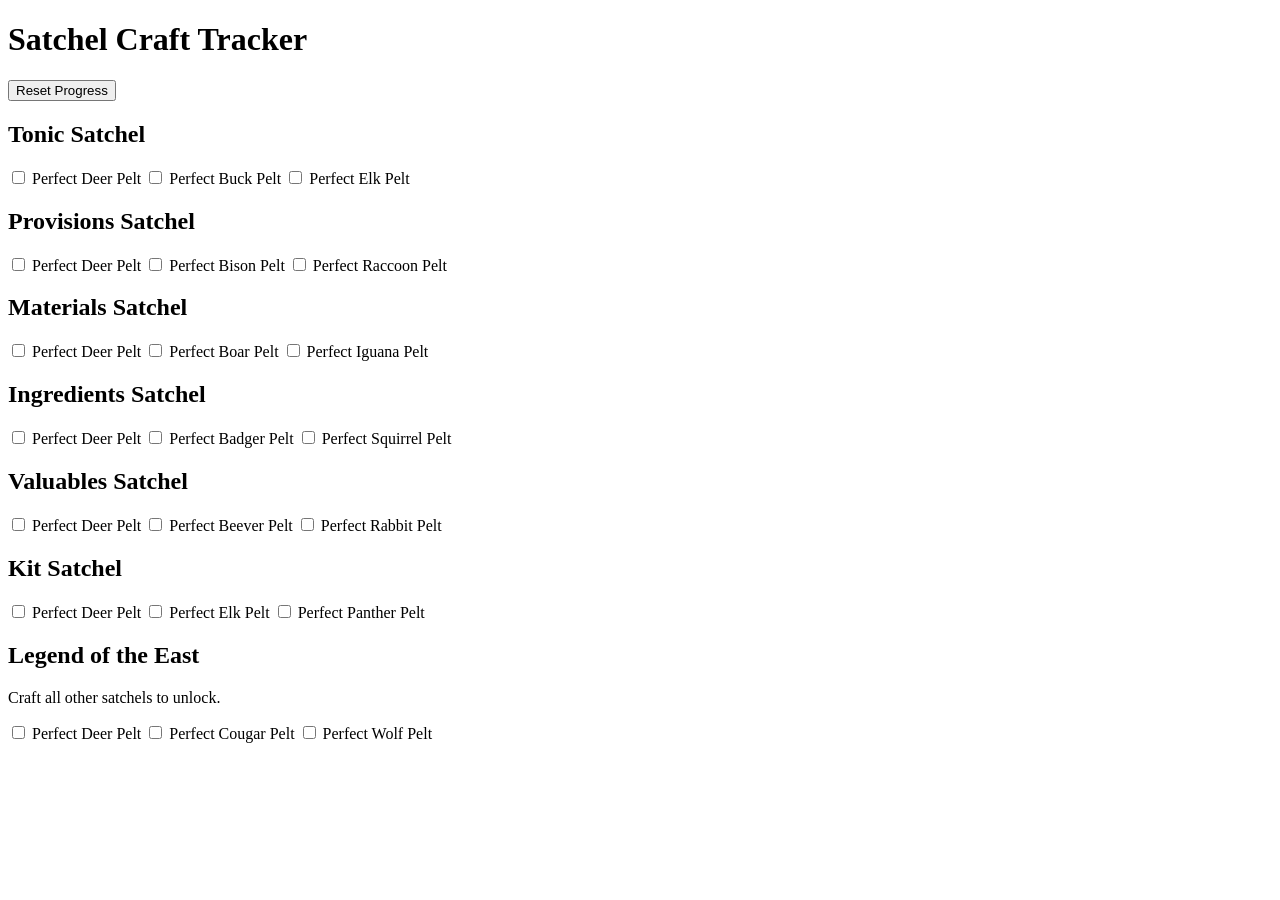
==== index.html @ c8090b7f "Add files via upload" ====
<!DOCTYPE html>

<html lang="en">

<head>

    <meta charset="UTF-8">
    <meta name="viewport" content="width=device-width, initial-scale=1.0">

    <title>RDR2 Satchel Tracker</title>

    <link rel="stylesheet" href="css/style.css">

</head>

<body>

    <header>

        <h1>Satchel Craft Tracker</h1>

        <div class="progressContainer">

            <div id="progressText"></div>

            <div class="progressBar">
                <div id="progressFill" class="progressEarly"></div>
            </div>

        </div>

        <button id="resetProgress">Reset Progress</button>

    </header>

    <main>


        <div class="satchel tonic">

            <h2>Tonic Satchel</h2>

            <label>
                <input type="checkbox">
                <span>Perfect Deer Pelt</span>
            </label>

            <label>
                <input type="checkbox">
                <span>Perfect Buck Pelt</span>
            </label>

            <label>
                <input type="checkbox">
                <span>Perfect Elk Pelt</span>
            </label>

        </div>



        <div class="satchel provisions">

            <h2>Provisions Satchel</h2>

            <label>
                <input type="checkbox">
                <span>Perfect Deer Pelt</span>
            </label>

            <label>
                <input type="checkbox">
                <span>Perfect Bison Pelt</span>
            </label>

            <label>
                <input type="checkbox">
                <span>Perfect Raccoon Pelt</span>
            </label>

        </div>



        <div class="satchel materials">

            <h2>Materials Satchel</h2>

            <label>
                <input type="checkbox">
                <span>Perfect Deer Pelt</span>
            </label>

            <label>
                <input type="checkbox">
                <span>Perfect Boar Pelt</span>
            </label>

            <label>
                <input type="checkbox">
                <span>Perfect Iguana Pelt</span>
            </label>

        </div>



        <div class="satchel ingredients">

            <h2>Ingredients Satchel</h2>

            <label>
                <input type="checkbox">
                <span>Perfect Deer Pelt</span>
            </label>

            <label>
                <input type="checkbox">
                <span>Perfect Badger Pelt</span>
            </label>

            <label>
                <input type="checkbox">
                <span>Perfect Squirrel Pelt</span>
            </label>

        </div>



        <div class="satchel valuables">

            <h2>Valuables Satchel</h2>

            <label>
                <input type="checkbox">
                <span>Perfect Deer Pelt</span>
            </label>

            <label>
                <input type="checkbox">
                <span>Perfect Beever Pelt</span>
            </label>

            <label>
                <input type="checkbox">
                <span>Perfect Rabbit Pelt</span>
            </label>

        </div>



        <div class="satchel kit">

            <h2>Kit Satchel</h2>

            <label>
                <input type="checkbox">
                <span>Perfect Deer Pelt</span>
            </label>

            <label>
                <input type="checkbox">
                <span>Perfect Elk Pelt</span>
            </label>

            <label>
                <input type="checkbox">
                <span>Perfect Panther Pelt</span>
            </label>

        </div>



        <div class="satchel legend">

            <h2>Legend of the East</h2>

            <p id="legendMessage">
                Craft all other satchels to unlock.
            </p>

            <label>
                <input type="checkbox" class="legendBox">
                <span>Perfect Deer Pelt</span>
            </label>

            <label>
                <input type="checkbox" class="legendBox">
                <span>Perfect Cougar Pelt</span>
            </label>

            <label>
                <input type="checkbox" class="legendBox">
                <span>Perfect Wolf Pelt</span>
            </label>

        </div>


    </main>

    <script src="js/script.js"></script>

</body>

</html>
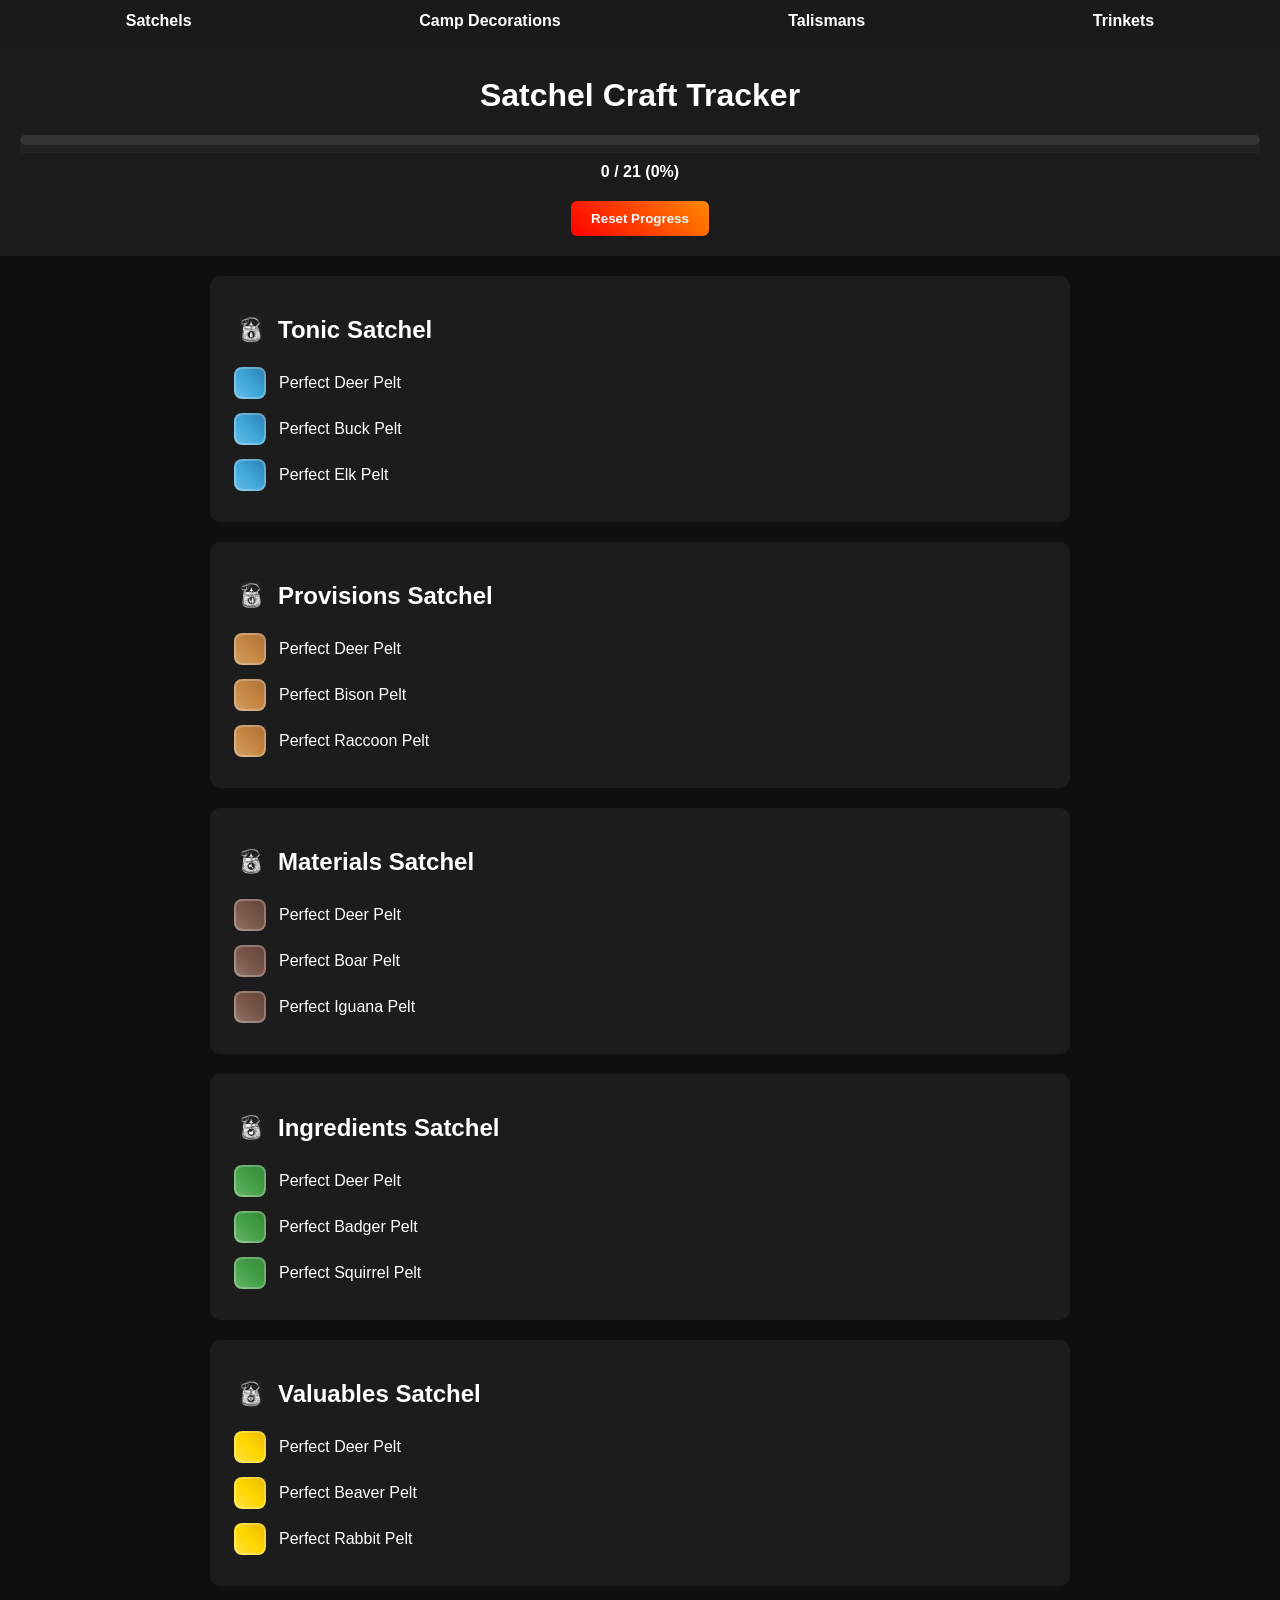
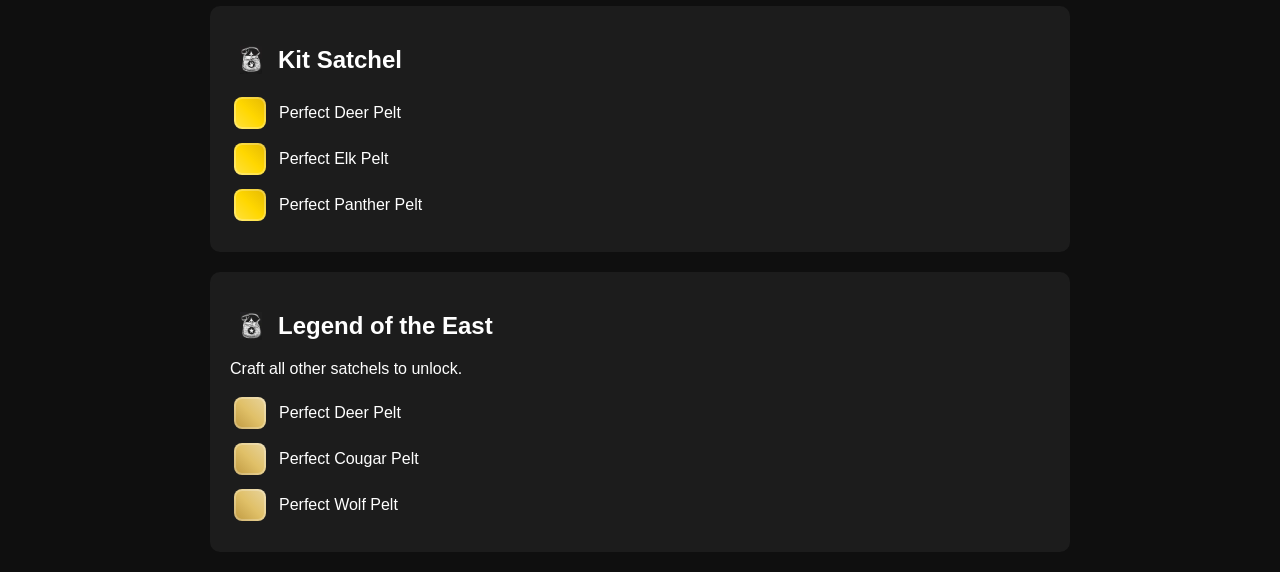
==== commit 9a6ccdbb: "RDR2 Tracker" ====
--- a/index.html
+++ b/index.html
@@ -3,7 +3,8 @@
 <html lang="en">
 
 <head>
-
+    <link rel="manifest" href="manifest.json">
+    <meta name="theme-color" content="#8b2d00">
     <meta charset="UTF-8">
     <meta name="viewport" content="width=device-width, initial-scale=1.0">
 
@@ -14,6 +15,13 @@
 </head>
 
 <body>
+    <nav class="nav-bar">
+        <a href="index.html">Satchels</a>
+        <a href="camp.html">Camp Decorations</a>
+        <a href="talismans.html">Talismans</a>
+        <a href="amulets.html">Trinkets</a>
+    </nav>
+
 
     <header>
 
@@ -29,6 +37,12 @@
 
         </div>
 
+        <div class="progress-container">
+            <div id="progress-bar"></div>
+        </div>
+
+        <p id="progress-text"></p>
+
         <button id="resetProgress">Reset Progress</button>
 
     </header>
@@ -139,7 +153,7 @@
 
             <label>
                 <input type="checkbox">
-                <span>Perfect Beever Pelt</span>
+                <span>Perfect Beaver Pelt</span>
             </label>
 
             <label>
@@ -204,6 +218,11 @@
 
     <script src="js/script.js"></script>
 
+    <script>
+        if ("serviceWorker" in navigator) {
+            navigator.serviceWorker.register("/service-worker.js")
+        }
+    </script>
 </body>
 
 </html>
--- a/css/style.css
+++ b/css/style.css
@@ -0,0 +1,705 @@
+body {
+    background: #0f0f0f;
+    color: white;
+    font-family: Arial;
+    margin: 0;
+}
+
+header {
+    background: #1b1b1b;
+    padding: 20px;
+    text-align: center;
+}
+
+main {
+    max-width: 900px;
+    margin: auto;
+}
+
+.satchel {
+    background: #1c1c1c;
+    padding: 20px;
+    margin: 20px;
+    border-radius: 10px;
+    transition: 0.3s;
+}
+
+.satchel:hover {
+    transform: scale(1.02);
+    box-shadow: 0 0 20px rgba(0, 0, 0, 0.7);
+}
+
+label {
+    display: flex;
+    align-items: center;
+    gap: 10px;
+    margin: 8px 0;
+}
+
+input[type="checkbox"] {
+
+    appearance: none;
+
+    width: 32px;
+    height: 32px;
+
+    border-radius: 8px;
+
+    border: 2px solid rgba(255, 255, 255, 0.25);
+
+    cursor: pointer;
+
+    background-size: 20px;
+    background-position: center;
+    background-repeat: no-repeat;
+
+    background-size: 300% 300%;
+
+    animation: gradientMove 5s linear infinite;
+
+    position: relative;
+
+    transition: 0.25s;
+
+}
+
+@keyframes gradientMove {
+
+    0% {
+        background-position: 0% 50%;
+    }
+
+    50% {
+        background-position: 100% 50%;
+    }
+
+    100% {
+        background-position: 0% 50%;
+    }
+
+}
+
+input:checked {
+
+    transform: scale(1.15);
+
+    box-shadow:
+
+        0 0 8px rgba(255, 150, 0, 0.9),
+        0 0 20px rgba(255, 120, 0, 0.7),
+        0 0 35px rgba(255, 80, 0, 0.5);
+
+}
+
+input:checked::after {
+
+    content: "✔";
+
+    color: white;
+
+    position: absolute;
+
+    top: 3px;
+    left: 7px;
+
+}
+
+.legend input:disabled {
+    opacity: 0.3;
+    cursor: not-allowed;
+    filter: grayscale(1);
+}
+
+
+/* ICON + GRADIENTS */
+
+.tonic input {
+    background-image:
+        linear-gradient(45deg, #a8e6ff, #3da5d9, #0d3b66),
+        url("../assets/icons/tonic.png");
+}
+
+.provisions input {
+    background-image:
+        linear-gradient(45deg, #e6c79c, #c68642, #7a4a2a),
+        url("../assets/icons/provisions.png");
+}
+
+.materials input {
+    background-image:
+        linear-gradient(45deg, #bcaaa4, #795548, #3e2723),
+        url("../assets/icons/materials.png");
+}
+
+.ingredients input {
+    background-image:
+        linear-gradient(45deg, #a5d6a7, #43a047, #1b5e20),
+        url("../assets/icons/ingredients.png");
+}
+
+.valuables input {
+    background-image:
+        linear-gradient(45deg, #fff2a8, #ffd700, #b8860b),
+        url("../assets/icons/valuables.png");
+}
+
+.kit input {
+    background-image:
+        linear-gradient(45deg, #fff2a8, #ffd700, #b8860b),
+        url("../assets/icons/kit.png");
+}
+
+.legend input {
+    background-image:
+        linear-gradient(45deg, #8a5a00, #e0c068, #f5f5f5),
+        url("../assets/icons/legend.png");
+}
+
+
+/* PROGRESS BAR */
+
+.progressContainer {
+    margin-top: 10px;
+}
+
+.progressBar {
+    height: 10px;
+    background: #333;
+    border-radius: 5px;
+    overflow: hidden;
+}
+
+#progressFill {
+    height: 100%;
+    width: 0%;
+    background-size: 300% 300%;
+    animation: gradientMove 6s linear infinite;
+    transition: 0.6s;
+}
+
+.progressEarly {
+    background: linear-gradient(90deg, #ff2d2d, #ff9900, #ff2d2d);
+}
+
+.progressMid {
+    background: linear-gradient(90deg, #ff8800, #ffd000, #00ff7f);
+}
+
+.progressDone {
+    background: linear-gradient(90deg, #00ff7f, #00cc66, #00ff7f);
+}
+
+button {
+    margin-top: 10px;
+    padding: 10px 20px;
+    border: none;
+    border-radius: 6px;
+    background: linear-gradient(45deg, #ff0000, #ff8800);
+    color: white;
+    font-weight: bold;
+    cursor: pointer;
+    transition: 0.2s;
+}
+
+button:hover {
+    transform: scale(1.05);
+}
+
+.satchel h2 {
+
+    display: flex;
+    align-items: center;
+    gap: 10px;
+
+}
+
+.tonic h2::before {
+
+    content: "";
+    width: 28px;
+    height: 28px;
+    background: url("../assets/icons/tonics.png");
+    background-size: contain;
+    background-repeat: no-repeat;
+
+}
+
+.provisions h2::before {
+
+    content: "";
+    width: 28px;
+    height: 28px;
+    background: url("../assets/icons/provisions.png");
+    background-size: contain;
+    background-repeat: no-repeat;
+
+}
+
+.materials h2::before {
+
+    content: "";
+    width: 28px;
+    height: 28px;
+    background: url("../assets/icons/materials.png");
+    background-size: contain;
+    background-repeat: no-repeat;
+
+}
+
+.ingredients h2::before {
+
+    content: "";
+    width: 28px;
+    height: 28px;
+    background: url("../assets/icons/ingredients.png");
+    background-size: contain;
+    background-repeat: no-repeat;
+
+}
+
+.valuables h2::before {
+
+    content: "";
+    width: 28px;
+    height: 28px;
+    background: url("../assets/icons/valuables.png");
+    background-size: contain;
+    background-repeat: no-repeat;
+
+}
+
+.kit h2::before {
+
+    content: "";
+    width: 28px;
+    height: 28px;
+    background: url("../assets/icons/kit.png");
+    background-size: contain;
+    background-repeat: no-repeat;
+
+}
+
+.legend h2::before {
+
+    content: "";
+    width: 28px;
+    height: 28px;
+    background: url("../assets/icons/legend.png");
+    background-size: contain;
+    background-repeat: no-repeat;
+
+}
+
+/* RESET */
+body {
+    margin: 0;
+    font-family: Arial, sans-serif;
+    background: #0f0f0f;
+    color: white;
+}
+
+/* NAVBAR */
+.nav-bar {
+    display: flex;
+    justify-content: space-around;
+    background: #1a1a1a;
+    padding: 12px;
+    position: sticky;
+    top: 0;
+    z-index: 1000;
+}
+
+.nav-bar a {
+    color: white;
+    text-decoration: none;
+    font-weight: bold;
+    transition: 0.3s;
+}
+
+.nav-bar a:hover {
+    color: #ff7b00;
+}
+
+/* PROGRESSO */
+.progress-container {
+    width: 100%;
+    height: 8px;
+    background: #222;
+}
+
+#progress-bar {
+    height: 100%;
+    width: 0%;
+    background: linear-gradient(90deg, #ff0000, #ff7b00, #ffd000);
+    transition: width 0.3s;
+}
+
+#progress-text {
+    text-align: center;
+    margin: 10px 0;
+    font-weight: bold;
+}
+
+/* ITENS */
+.item {
+    display: block;
+    margin: 10px;
+    padding: 12px;
+    border-radius: 10px;
+    background: #1a1a1a;
+    cursor: pointer;
+    transition: 0.3s;
+    position: relative;
+    overflow: hidden;
+}
+
+/* CHECKBOX */
+.item input {
+    margin-right: 10px;
+}
+
+/* GRADIENTE ANIMADO BASE */
+
+.item * {
+    position: relative;
+    z-index: 1;
+}
+
+/* ANIMAÇÃO */
+@keyframes gradientMove {
+    0% { background-position: 0% }
+    50% { background-position: 100% }
+    100% { background-position: 0% }
+}
+
+/* VARIAÇÕES POR ANIMAL */
+
+/* Alligator */
+.item.alligator::before {
+    content: "";
+    position: absolute;
+    inset: 0;
+    background: linear-gradient(270deg, #5a6b3c, #3e4e2c, #1f2a1f);
+    background-size: 600% 600%;
+    opacity: 0.15;
+    animation: gradientMove 6s ease infinite;
+    z-index: 0;
+}
+
+/* Ram */
+.item.ram::before {
+    content: "";
+    position: absolute;
+    inset: 0;
+    background: linear-gradient(270deg, #d2b48c, #a67b5b, #5c4033);
+    background-size: 600% 600%;
+    opacity: 0.15;
+    animation: gradientMove 6s ease infinite;
+    z-index: 0;
+}
+
+/* Cougar */
+.item.cougar::before {
+    content: "";
+    position: absolute;
+    inset: 0;
+    background: linear-gradient(270deg, #c68642, #8b5a2b, #3e2723);
+    background-size: 600% 600%;
+    opacity: 0.15;
+    animation: gradientMove 6s ease infinite;
+    z-index: 0;
+}
+
+/* Boar */
+.item.boar::before {
+    content: "";
+    position: absolute;
+    inset: 0;
+    background: linear-gradient(270deg, #6b4f3a, #4a3628, #1f1a17);
+    background-size: 600% 600%;
+    opacity: 0.15;
+    animation: gradientMove 6s ease infinite;
+    z-index: 0;
+}
+
+/* Ox */
+.item.ox::before {
+    content: "";
+    position: absolute;
+    inset: 0;
+    background: linear-gradient(270deg, #c2a178, #8b6f47, #4e3b2b);
+    background-size: 600% 600%;
+    opacity: 0.15;
+    animation: gradientMove 6s ease infinite;
+    z-index: 0;
+}
+
+/* Pronghorn */
+.item.pronghorn::before {
+    content: "";
+    position: absolute;
+    inset: 0;
+    background: linear-gradient(270deg, #e6c79c, #c19a6b, #7a5c3e);
+    background-size: 600% 600%;
+    opacity: 0.15;
+    animation: gradientMove 6s ease infinite;
+    z-index: 0;
+}
+
+/* Moose */
+.item.moose::before {
+    content: "";
+    position: absolute;
+    inset: 0;
+    background: linear-gradient(270deg, #5a4a3f, #3b2f27, #1c1a18);
+    background-size: 600% 600%;
+    opacity: 0.15;
+    animation: gradientMove 6s ease infinite;
+    z-index: 0;
+}
+
+/* Wolf */
+.item.wolf::before {
+    content: "";
+    position: absolute;
+    inset: 0;
+    background: linear-gradient(270deg, #8a8f94, #4b4f54, #1c1f23);
+    background-size: 600% 600%;
+    opacity: 0.15;
+    animation: gradientMove 6s ease infinite;
+    z-index: 0;
+}
+
+/* Snake */
+.item.snake::before {
+    content: "";
+    position: absolute;
+    inset: 0;
+    background: linear-gradient(270deg, #6b7d3a, #4e5a2f, #2a2f1f);
+    background-size: 600% 600%;
+    opacity: 0.15;
+    animation: gradientMove 6s ease infinite;
+    z-index: 0;
+}
+
+/* Bmf */
+.item.bmf::before {
+    background: linear-gradient(270deg, #c46a2d, #7a5c3e, #3b2f2a);
+}
+
+/* Cow */
+.item.cow::before {
+    content: "";
+    position: absolute;
+    inset: 0;
+    background: linear-gradient(270deg, #f2e1c2, #a67b5b, #2f241b);
+    background-size: 600% 600%;
+    opacity: 0.15;
+    animation: gradientMove 6s ease infinite;
+    z-index: 0;
+}
+
+/* Goat */
+.item.goat::before {
+    content: "";
+    position: absolute;
+    inset: 0;
+    background: linear-gradient(270deg, #e6d3b3, #bfa27a, #6e5a4a);
+    background-size: 600% 600%;
+    opacity: 0.15;
+    animation: gradientMove 6s ease infinite;
+    z-index: 0;
+}
+
+/* Elk */
+.item.elk::before {
+    content: "";
+    position: absolute;
+    inset: 0;
+    background: linear-gradient(270deg, #c68642, #8b5a2b, #4e3423);
+    background-size: 600% 600%;
+    opacity: 0.15;
+    animation: gradientMove 6s ease infinite;
+    z-index: 0;
+}
+
+/* Buck */
+.item.buck::before {
+    content: "";
+    position: absolute;
+    inset: 0;
+    background: linear-gradient(270deg, #d2a679, #a67b5b, #5c4033);
+    background-size: 600% 600%;
+    opacity: 0.15;
+    animation: gradientMove 6s ease infinite;
+    z-index: 0;
+}
+
+/* Vintage */
+.item.civil::before {
+    content: "";
+    position: absolute;
+    inset: 0;
+    background: linear-gradient(270deg, #3e5f81, #7e573c, #773838);
+    background-size: 600% 600%;
+    opacity: 0.15;
+    animation: gradientMove 6s ease infinite;
+    z-index: 0;
+}
+
+/* Golden */
+.item.golden::before {
+    content: "";
+    position: absolute;
+    inset: 0;
+    background: linear-gradient(270deg, #58564a, #85743e, #cf9610);
+    background-size: 600% 600%;
+    opacity: 0.15;
+    animation: gradientMove 6s ease infinite;
+    z-index: 0;
+}
+
+/* Tooth */
+.item.alligatort::before {
+    content: "";
+    position: absolute;
+    inset: 0;
+    background: linear-gradient(270deg, #887a42, #6b853e, #90ca12);
+    background-size: 600% 600%;
+    opacity: 0.15;
+    animation: gradientMove 6s ease infinite;
+    z-index: 0;
+}
+
+/* Silver */
+.item.silver::before {
+    content: "";
+    position: absolute;
+    inset: 0;
+    background: linear-gradient(270deg, #e5e5e5, #b0b0b0, #5c5c5c);
+    background-size: 600% 600%;
+    opacity: 0.15;
+    animation: gradientMove 6s ease infinite;
+    z-index: 0;
+}
+
+/* Quartz */
+.item.quartz::before {
+    content: "";
+    position: absolute;
+    inset: 0;
+    background: linear-gradient(270deg, #f5f5f5, #e0e0e0, #bdbdbd);
+    background-size: 600% 600%;
+    opacity: 0.15;
+    animation: gradientMove 6s ease infinite;
+    z-index: 0;
+}
+
+/* Bear */
+.item.bearc::before {
+    content: "";
+    position: absolute;
+    inset: 0;
+    background: linear-gradient(270deg, #867141, #885f41, #441d05);
+    background-size: 600% 600%;
+    opacity: 0.15;
+    animation: gradientMove 6s ease infinite;
+    z-index: 0;
+}
+
+/* Abalone */
+.item.abalone::before {
+    content: "";
+    position: absolute;
+    inset: 0;
+    background: linear-gradient(270deg, #d8e6e9, #a7c3c8, #7a9a9d);
+    background-size: 600% 600%;
+    opacity: 0.15;
+    animation: gradientMove 6s ease infinite;
+    z-index: 0;
+}
+
+/* Earring */
+.item.earring::before {
+    content: "";
+    position: absolute;
+    inset: 0;
+    background: linear-gradient(270deg, #f0f0f0, #bfc0c0, #6e6e6e);
+    background-size: 600% 600%;
+    opacity: 0.15;
+    animation: gradientMove 6s ease infinite;
+    z-index: 0;
+}
+
+/* Bison */
+.item.bison::before {
+    content: "";
+    position: absolute;
+    inset: 0;
+    background: linear-gradient(270deg, #e6d3b3, #8b5e3c, #3f2a1f);
+    background-size: 600% 600%;
+    opacity: 0.15;
+    animation: gradientMove 6s ease infinite;
+    z-index: 0;
+}
+
+/* Gold Earring */
+.item.gearring::before {
+    content: "";
+    position: absolute;
+    inset: 0;
+    background: linear-gradient(270deg, #ffd700, #c9a227, #8c6b1f);
+    background-size: 600% 600%;
+    opacity: 0.15;
+    animation: gradientMove 6s ease infinite;
+    z-index: 0;
+}
+
+/* Wood */
+.item.wood::before {
+    content: "";
+    position: absolute;
+    inset: 0;
+    background: linear-gradient(270deg, #bfbfcf, #39336d, #030449);
+    background-size: 600% 600%;
+    opacity: 0.15;
+    animation: gradientMove 6s ease infinite;
+    z-index: 0;
+}
+
+/* Boar */
+.item.tusk::before {
+    content: "";
+    position: absolute;
+    inset: 0;
+    background: linear-gradient(270deg, #f0e6c8, #c8a87f, #5a3f2b);
+    background-size: 600% 600%;
+    opacity: 0.15;
+    animation: gradientMove 6s ease infinite;
+    z-index: 0;
+}
+
+/* EFEITO CHECKED */
+.item input:checked + * {
+    text-decoration: line-through;
+    opacity: 0.6;
+}
+
+/* MAPA */
+#map {
+    width: 100%;
+    height: 80vh;
+    margin-top: 10px;
+    border-radius: 10px;
+}
+
+/* TÍTULOS */
+h1 {
+    text-align: center;
+    margin-top: 15px;
+}
+
+h2 {
+    margin-left: 10px;
+    margin-top: 20px;
+}
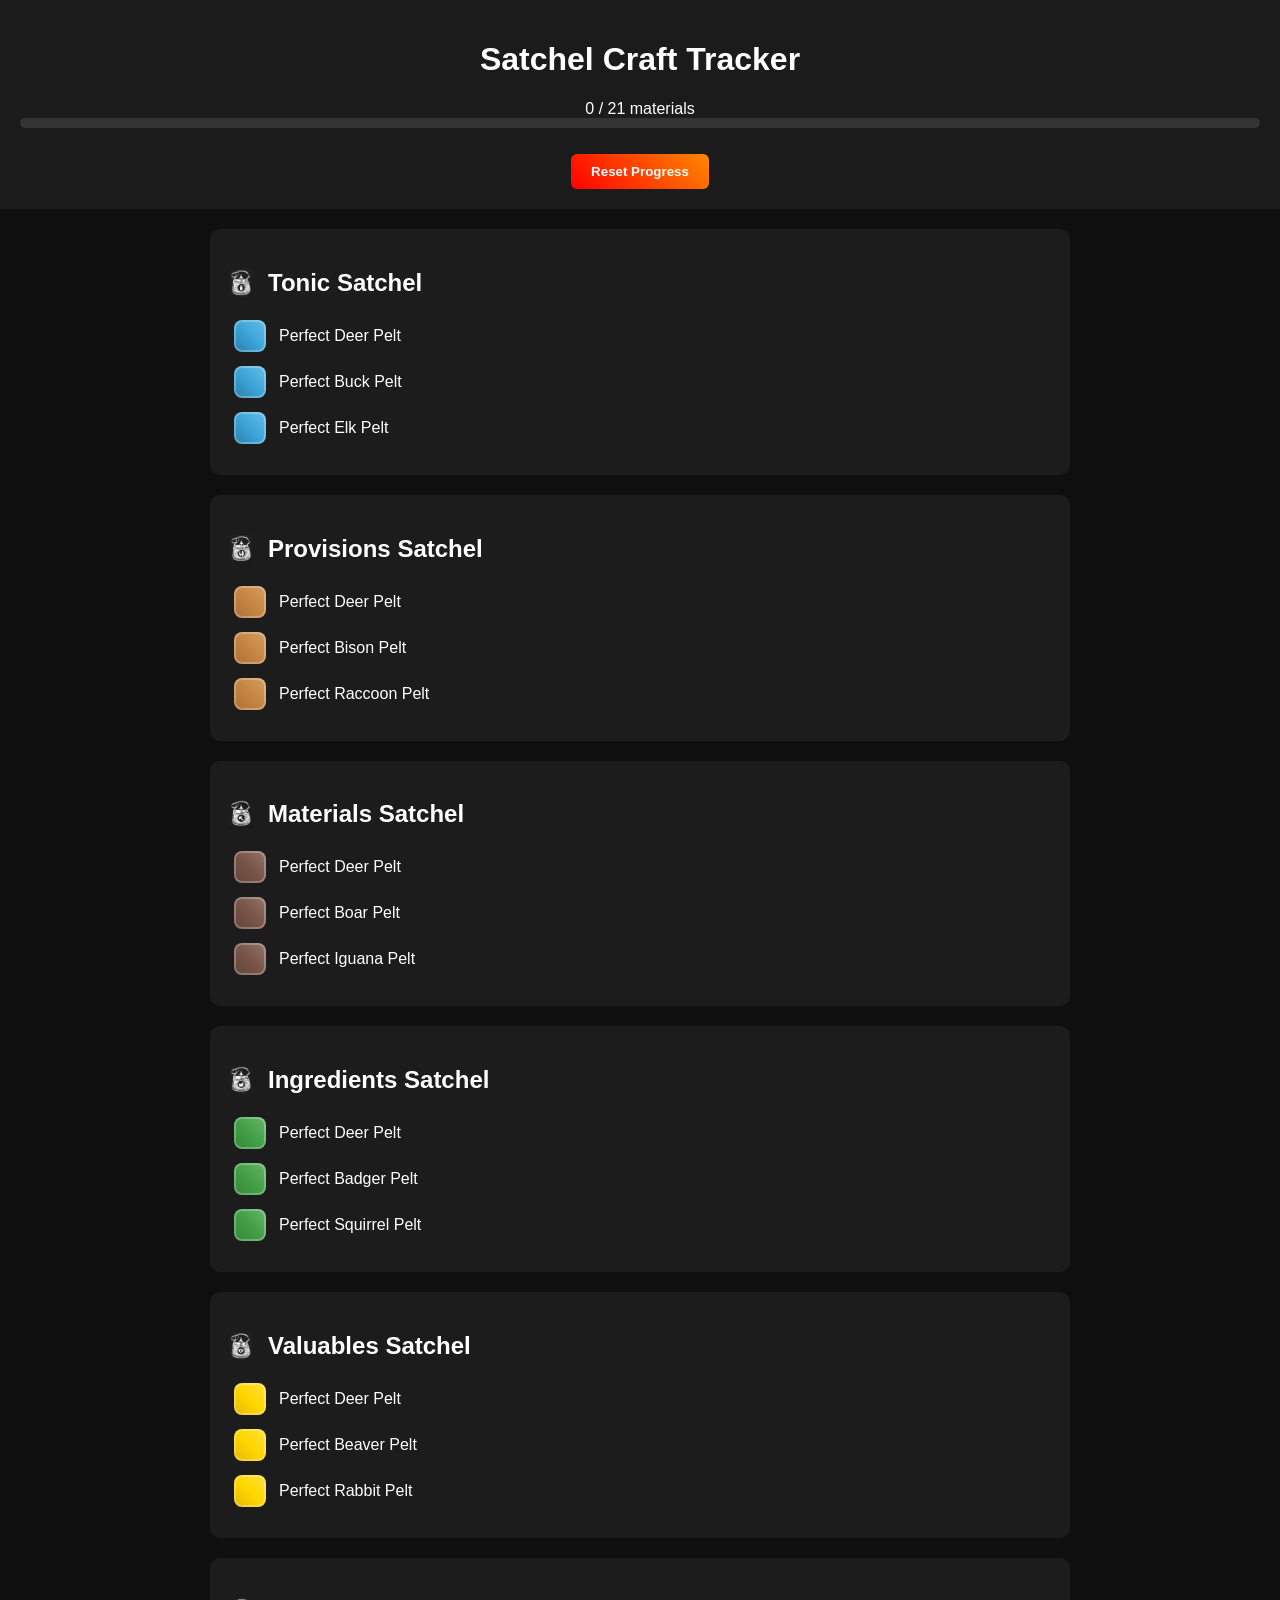
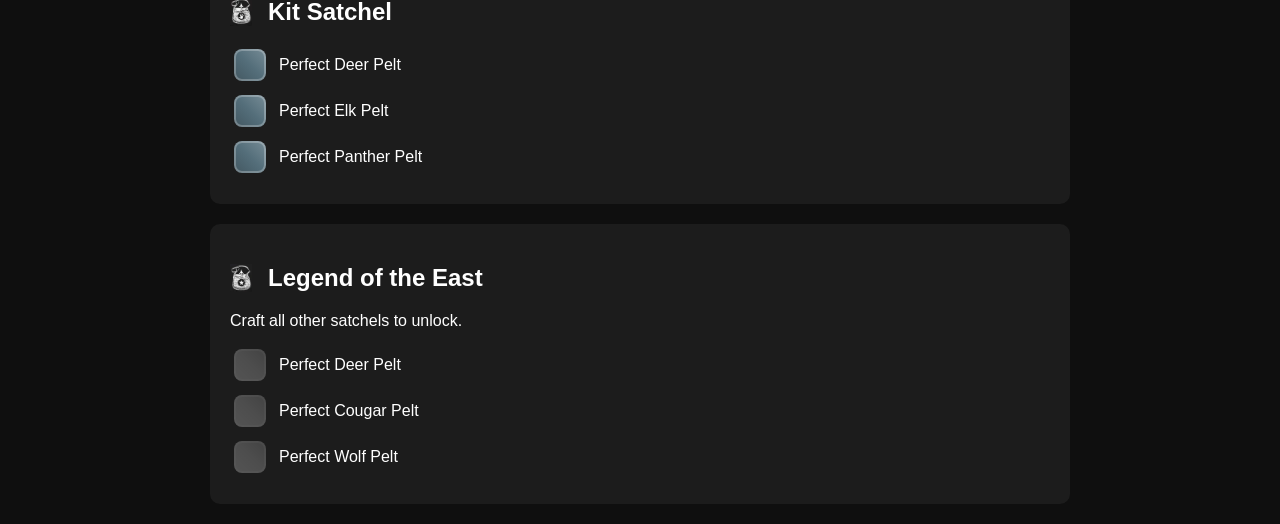
==== commit 79381f91: "RDR2 Tracker" ====
--- a/index.html
+++ b/index.html
@@ -15,13 +15,6 @@
 </head>
 
 <body>
-    <nav class="nav-bar">
-        <a href="index.html">Satchels</a>
-        <a href="camp.html">Camp Decorations</a>
-        <a href="talismans.html">Talismans</a>
-        <a href="amulets.html">Trinkets</a>
-    </nav>
-
 
     <header>
 
@@ -70,8 +63,6 @@
             </label>
 
         </div>
-
-
 
         <div class="satchel provisions">
 
--- a/css/style.css
+++ b/css/style.css
@@ -1,705 +1,283 @@
-body {
-    background: #0f0f0f;
-    color: white;
-    font-family: Arial;
-    margin: 0;
-}
-
-header {
-    background: #1b1b1b;
-    padding: 20px;
-    text-align: center;
-}
-
-main {
-    max-width: 900px;
-    margin: auto;
-}
-
-.satchel {
-    background: #1c1c1c;
-    padding: 20px;
-    margin: 20px;
-    border-radius: 10px;
-    transition: 0.3s;
-}
-
-.satchel:hover {
-    transform: scale(1.02);
-    box-shadow: 0 0 20px rgba(0, 0, 0, 0.7);
-}
-
-label {
-    display: flex;
-    align-items: center;
-    gap: 10px;
-    margin: 8px 0;
-}
-
-input[type="checkbox"] {
-
-    appearance: none;
-
-    width: 32px;
-    height: 32px;
-
-    border-radius: 8px;
-
-    border: 2px solid rgba(255, 255, 255, 0.25);
-
-    cursor: pointer;
-
-    background-size: 20px;
-    background-position: center;
-    background-repeat: no-repeat;
-
-    background-size: 300% 300%;
-
-    animation: gradientMove 5s linear infinite;
-
-    position: relative;
-
-    transition: 0.25s;
-
-}
-
-@keyframes gradientMove {
-
-    0% {
-        background-position: 0% 50%;
-    }
-
-    50% {
-        background-position: 100% 50%;
-    }
-
-    100% {
-        background-position: 0% 50%;
-    }
-
-}
-
-input:checked {
-
-    transform: scale(1.15);
-
-    box-shadow:
-
-        0 0 8px rgba(255, 150, 0, 0.9),
-        0 0 20px rgba(255, 120, 0, 0.7),
-        0 0 35px rgba(255, 80, 0, 0.5);
-
-}
-
-input:checked::after {
-
-    content: "✔";
-
-    color: white;
-
-    position: absolute;
-
-    top: 3px;
-    left: 7px;
-
-}
-
-.legend input:disabled {
-    opacity: 0.3;
-    cursor: not-allowed;
-    filter: grayscale(1);
+body{
+background:#0f0f0f;
+color:white;
+font-family:Arial;
+margin:0;
+}
+
+header{
+background:#1b1b1b;
+padding:20px;
+text-align:center;
+}
+
+main{
+max-width:900px;
+margin:auto;
+}
+
+.satchel{
+background:#1c1c1c;
+padding:20px;
+margin:20px;
+border-radius:10px;
+transition:0.3s;
+}
+
+.satchel:hover{
+transform:scale(1.02);
+box-shadow:0 0 20px rgba(0,0,0,0.7);
+}
+
+label{
+display:flex;
+align-items:center;
+gap:10px;
+margin:8px 0;
+}
+
+input[type="checkbox"]{
+
+appearance:none;
+
+width:32px;
+height:32px;
+
+border-radius:8px;
+
+border:2px solid rgba(255,255,255,0.25);
+
+cursor:pointer;
+
+background-size:20px;
+background-position:center;
+background-repeat:no-repeat;
+
+background-size:300% 300%;
+
+animation:gradientMove 5s linear infinite;
+
+position:relative;
+
+transition:0.25s;
+
+}
+
+@keyframes gradientMove{
+
+0%{background-position:0% 50%;}
+50%{background-position:100% 50%;}
+100%{background-position:0% 50%;}
+
+}
+
+input:checked{
+
+transform:scale(1.15);
+
+box-shadow:
+
+0 0 8px rgba(255,150,0,0.9),
+0 0 20px rgba(255,120,0,0.7),
+0 0 35px rgba(255,80,0,0.5);
+
+}
+
+input:checked::after{
+
+content:"✔";
+
+color:white;
+
+position:absolute;
+
+top:3px;
+left:7px;
+
+}
+
+.legend input:disabled{
+opacity:0.3;
+cursor:not-allowed;
+filter:grayscale(1);
 }
 
 
 /* ICON + GRADIENTS */
 
-.tonic input {
-    background-image:
-        linear-gradient(45deg, #a8e6ff, #3da5d9, #0d3b66),
-        url("../assets/icons/tonic.png");
-}
-
-.provisions input {
-    background-image:
-        linear-gradient(45deg, #e6c79c, #c68642, #7a4a2a),
-        url("../assets/icons/provisions.png");
-}
-
-.materials input {
-    background-image:
-        linear-gradient(45deg, #bcaaa4, #795548, #3e2723),
-        url("../assets/icons/materials.png");
-}
-
-.ingredients input {
-    background-image:
-        linear-gradient(45deg, #a5d6a7, #43a047, #1b5e20),
-        url("../assets/icons/ingredients.png");
-}
-
-.valuables input {
-    background-image:
-        linear-gradient(45deg, #fff2a8, #ffd700, #b8860b),
-        url("../assets/icons/valuables.png");
-}
-
-.kit input {
-    background-image:
-        linear-gradient(45deg, #fff2a8, #ffd700, #b8860b),
-        url("../assets/icons/kit.png");
-}
-
-.legend input {
-    background-image:
-        linear-gradient(45deg, #8a5a00, #e0c068, #f5f5f5),
-        url("../assets/icons/legend.png");
+.tonic input{
+background-image:
+linear-gradient(45deg,#0D3B66,#3DA5D9,#A8E6FF),
+url("../assets/icons/tonic.png");
+}
+
+.provisions input{
+background-image:
+linear-gradient(45deg,#7A4A2A,#C68642,#E6C79C),
+url("../assets/icons/provisions.png");
+}
+
+.materials input{
+background-image:
+linear-gradient(45deg,#3E2723,#795548,#BCAAA4),
+url("../assets/icons/materials.png");
+}
+
+.ingredients input{
+background-image:
+linear-gradient(45deg,#1B5E20,#43A047,#A5D6A7),
+url("../assets/icons/ingredients.png");
+}
+
+.valuables input{
+background-image:
+linear-gradient(45deg,#B8860B,#FFD700,#FFF2A8),
+url("../assets/icons/valuables.png");
+}
+
+.kit input{
+background-image:
+linear-gradient(45deg,#263238,#546E7A,#B0BEC5),
+url("../assets/icons/kit.png");
+}
+
+.legend input{
+background-image:
+linear-gradient(45deg,#F5F5F5,#E0C068,#8A5A00),
+url("../assets/icons/legend.png");
 }
 
 
 /* PROGRESS BAR */
 
-.progressContainer {
-    margin-top: 10px;
-}
-
-.progressBar {
-    height: 10px;
-    background: #333;
-    border-radius: 5px;
-    overflow: hidden;
-}
-
-#progressFill {
-    height: 100%;
-    width: 0%;
-    background-size: 300% 300%;
-    animation: gradientMove 6s linear infinite;
-    transition: 0.6s;
-}
-
-.progressEarly {
-    background: linear-gradient(90deg, #ff2d2d, #ff9900, #ff2d2d);
-}
-
-.progressMid {
-    background: linear-gradient(90deg, #ff8800, #ffd000, #00ff7f);
-}
-
-.progressDone {
-    background: linear-gradient(90deg, #00ff7f, #00cc66, #00ff7f);
-}
-
-button {
-    margin-top: 10px;
-    padding: 10px 20px;
-    border: none;
-    border-radius: 6px;
-    background: linear-gradient(45deg, #ff0000, #ff8800);
-    color: white;
-    font-weight: bold;
-    cursor: pointer;
-    transition: 0.2s;
-}
-
-button:hover {
-    transform: scale(1.05);
-}
-
-.satchel h2 {
-
-    display: flex;
-    align-items: center;
-    gap: 10px;
-
-}
-
-.tonic h2::before {
-
-    content: "";
-    width: 28px;
-    height: 28px;
-    background: url("../assets/icons/tonics.png");
-    background-size: contain;
-    background-repeat: no-repeat;
-
-}
-
-.provisions h2::before {
-
-    content: "";
-    width: 28px;
-    height: 28px;
-    background: url("../assets/icons/provisions.png");
-    background-size: contain;
-    background-repeat: no-repeat;
-
-}
-
-.materials h2::before {
-
-    content: "";
-    width: 28px;
-    height: 28px;
-    background: url("../assets/icons/materials.png");
-    background-size: contain;
-    background-repeat: no-repeat;
-
-}
-
-.ingredients h2::before {
-
-    content: "";
-    width: 28px;
-    height: 28px;
-    background: url("../assets/icons/ingredients.png");
-    background-size: contain;
-    background-repeat: no-repeat;
-
-}
-
-.valuables h2::before {
-
-    content: "";
-    width: 28px;
-    height: 28px;
-    background: url("../assets/icons/valuables.png");
-    background-size: contain;
-    background-repeat: no-repeat;
-
-}
-
-.kit h2::before {
-
-    content: "";
-    width: 28px;
-    height: 28px;
-    background: url("../assets/icons/kit.png");
-    background-size: contain;
-    background-repeat: no-repeat;
-
-}
-
-.legend h2::before {
-
-    content: "";
-    width: 28px;
-    height: 28px;
-    background: url("../assets/icons/legend.png");
-    background-size: contain;
-    background-repeat: no-repeat;
-
-}
-
-/* RESET */
-body {
-    margin: 0;
-    font-family: Arial, sans-serif;
-    background: #0f0f0f;
-    color: white;
-}
-
-/* NAVBAR */
-.nav-bar {
-    display: flex;
-    justify-content: space-around;
-    background: #1a1a1a;
-    padding: 12px;
-    position: sticky;
-    top: 0;
-    z-index: 1000;
-}
-
-.nav-bar a {
-    color: white;
-    text-decoration: none;
-    font-weight: bold;
-    transition: 0.3s;
-}
-
-.nav-bar a:hover {
-    color: #ff7b00;
-}
-
-/* PROGRESSO */
-.progress-container {
-    width: 100%;
-    height: 8px;
-    background: #222;
-}
-
-#progress-bar {
-    height: 100%;
-    width: 0%;
-    background: linear-gradient(90deg, #ff0000, #ff7b00, #ffd000);
-    transition: width 0.3s;
-}
-
-#progress-text {
-    text-align: center;
-    margin: 10px 0;
-    font-weight: bold;
-}
-
-/* ITENS */
-.item {
-    display: block;
-    margin: 10px;
-    padding: 12px;
-    border-radius: 10px;
-    background: #1a1a1a;
-    cursor: pointer;
-    transition: 0.3s;
-    position: relative;
-    overflow: hidden;
-}
-
-/* CHECKBOX */
-.item input {
-    margin-right: 10px;
-}
-
-/* GRADIENTE ANIMADO BASE */
-
-.item * {
-    position: relative;
-    z-index: 1;
-}
-
-/* ANIMAÇÃO */
-@keyframes gradientMove {
-    0% { background-position: 0% }
-    50% { background-position: 100% }
-    100% { background-position: 0% }
-}
-
-/* VARIAÇÕES POR ANIMAL */
-
-/* Alligator */
-.item.alligator::before {
-    content: "";
-    position: absolute;
-    inset: 0;
-    background: linear-gradient(270deg, #5a6b3c, #3e4e2c, #1f2a1f);
-    background-size: 600% 600%;
-    opacity: 0.15;
-    animation: gradientMove 6s ease infinite;
-    z-index: 0;
-}
-
-/* Ram */
-.item.ram::before {
-    content: "";
-    position: absolute;
-    inset: 0;
-    background: linear-gradient(270deg, #d2b48c, #a67b5b, #5c4033);
-    background-size: 600% 600%;
-    opacity: 0.15;
-    animation: gradientMove 6s ease infinite;
-    z-index: 0;
-}
-
-/* Cougar */
-.item.cougar::before {
-    content: "";
-    position: absolute;
-    inset: 0;
-    background: linear-gradient(270deg, #c68642, #8b5a2b, #3e2723);
-    background-size: 600% 600%;
-    opacity: 0.15;
-    animation: gradientMove 6s ease infinite;
-    z-index: 0;
-}
-
-/* Boar */
-.item.boar::before {
-    content: "";
-    position: absolute;
-    inset: 0;
-    background: linear-gradient(270deg, #6b4f3a, #4a3628, #1f1a17);
-    background-size: 600% 600%;
-    opacity: 0.15;
-    animation: gradientMove 6s ease infinite;
-    z-index: 0;
-}
-
-/* Ox */
-.item.ox::before {
-    content: "";
-    position: absolute;
-    inset: 0;
-    background: linear-gradient(270deg, #c2a178, #8b6f47, #4e3b2b);
-    background-size: 600% 600%;
-    opacity: 0.15;
-    animation: gradientMove 6s ease infinite;
-    z-index: 0;
-}
-
-/* Pronghorn */
-.item.pronghorn::before {
-    content: "";
-    position: absolute;
-    inset: 0;
-    background: linear-gradient(270deg, #e6c79c, #c19a6b, #7a5c3e);
-    background-size: 600% 600%;
-    opacity: 0.15;
-    animation: gradientMove 6s ease infinite;
-    z-index: 0;
-}
-
-/* Moose */
-.item.moose::before {
-    content: "";
-    position: absolute;
-    inset: 0;
-    background: linear-gradient(270deg, #5a4a3f, #3b2f27, #1c1a18);
-    background-size: 600% 600%;
-    opacity: 0.15;
-    animation: gradientMove 6s ease infinite;
-    z-index: 0;
-}
-
-/* Wolf */
-.item.wolf::before {
-    content: "";
-    position: absolute;
-    inset: 0;
-    background: linear-gradient(270deg, #8a8f94, #4b4f54, #1c1f23);
-    background-size: 600% 600%;
-    opacity: 0.15;
-    animation: gradientMove 6s ease infinite;
-    z-index: 0;
-}
-
-/* Snake */
-.item.snake::before {
-    content: "";
-    position: absolute;
-    inset: 0;
-    background: linear-gradient(270deg, #6b7d3a, #4e5a2f, #2a2f1f);
-    background-size: 600% 600%;
-    opacity: 0.15;
-    animation: gradientMove 6s ease infinite;
-    z-index: 0;
-}
-
-/* Bmf */
-.item.bmf::before {
-    background: linear-gradient(270deg, #c46a2d, #7a5c3e, #3b2f2a);
-}
-
-/* Cow */
-.item.cow::before {
-    content: "";
-    position: absolute;
-    inset: 0;
-    background: linear-gradient(270deg, #f2e1c2, #a67b5b, #2f241b);
-    background-size: 600% 600%;
-    opacity: 0.15;
-    animation: gradientMove 6s ease infinite;
-    z-index: 0;
-}
-
-/* Goat */
-.item.goat::before {
-    content: "";
-    position: absolute;
-    inset: 0;
-    background: linear-gradient(270deg, #e6d3b3, #bfa27a, #6e5a4a);
-    background-size: 600% 600%;
-    opacity: 0.15;
-    animation: gradientMove 6s ease infinite;
-    z-index: 0;
-}
-
-/* Elk */
-.item.elk::before {
-    content: "";
-    position: absolute;
-    inset: 0;
-    background: linear-gradient(270deg, #c68642, #8b5a2b, #4e3423);
-    background-size: 600% 600%;
-    opacity: 0.15;
-    animation: gradientMove 6s ease infinite;
-    z-index: 0;
-}
-
-/* Buck */
-.item.buck::before {
-    content: "";
-    position: absolute;
-    inset: 0;
-    background: linear-gradient(270deg, #d2a679, #a67b5b, #5c4033);
-    background-size: 600% 600%;
-    opacity: 0.15;
-    animation: gradientMove 6s ease infinite;
-    z-index: 0;
-}
-
-/* Vintage */
-.item.civil::before {
-    content: "";
-    position: absolute;
-    inset: 0;
-    background: linear-gradient(270deg, #3e5f81, #7e573c, #773838);
-    background-size: 600% 600%;
-    opacity: 0.15;
-    animation: gradientMove 6s ease infinite;
-    z-index: 0;
-}
-
-/* Golden */
-.item.golden::before {
-    content: "";
-    position: absolute;
-    inset: 0;
-    background: linear-gradient(270deg, #58564a, #85743e, #cf9610);
-    background-size: 600% 600%;
-    opacity: 0.15;
-    animation: gradientMove 6s ease infinite;
-    z-index: 0;
-}
-
-/* Tooth */
-.item.alligatort::before {
-    content: "";
-    position: absolute;
-    inset: 0;
-    background: linear-gradient(270deg, #887a42, #6b853e, #90ca12);
-    background-size: 600% 600%;
-    opacity: 0.15;
-    animation: gradientMove 6s ease infinite;
-    z-index: 0;
-}
-
-/* Silver */
-.item.silver::before {
-    content: "";
-    position: absolute;
-    inset: 0;
-    background: linear-gradient(270deg, #e5e5e5, #b0b0b0, #5c5c5c);
-    background-size: 600% 600%;
-    opacity: 0.15;
-    animation: gradientMove 6s ease infinite;
-    z-index: 0;
-}
-
-/* Quartz */
-.item.quartz::before {
-    content: "";
-    position: absolute;
-    inset: 0;
-    background: linear-gradient(270deg, #f5f5f5, #e0e0e0, #bdbdbd);
-    background-size: 600% 600%;
-    opacity: 0.15;
-    animation: gradientMove 6s ease infinite;
-    z-index: 0;
-}
-
-/* Bear */
-.item.bearc::before {
-    content: "";
-    position: absolute;
-    inset: 0;
-    background: linear-gradient(270deg, #867141, #885f41, #441d05);
-    background-size: 600% 600%;
-    opacity: 0.15;
-    animation: gradientMove 6s ease infinite;
-    z-index: 0;
-}
-
-/* Abalone */
-.item.abalone::before {
-    content: "";
-    position: absolute;
-    inset: 0;
-    background: linear-gradient(270deg, #d8e6e9, #a7c3c8, #7a9a9d);
-    background-size: 600% 600%;
-    opacity: 0.15;
-    animation: gradientMove 6s ease infinite;
-    z-index: 0;
-}
-
-/* Earring */
-.item.earring::before {
-    content: "";
-    position: absolute;
-    inset: 0;
-    background: linear-gradient(270deg, #f0f0f0, #bfc0c0, #6e6e6e);
-    background-size: 600% 600%;
-    opacity: 0.15;
-    animation: gradientMove 6s ease infinite;
-    z-index: 0;
-}
-
-/* Bison */
-.item.bison::before {
-    content: "";
-    position: absolute;
-    inset: 0;
-    background: linear-gradient(270deg, #e6d3b3, #8b5e3c, #3f2a1f);
-    background-size: 600% 600%;
-    opacity: 0.15;
-    animation: gradientMove 6s ease infinite;
-    z-index: 0;
-}
-
-/* Gold Earring */
-.item.gearring::before {
-    content: "";
-    position: absolute;
-    inset: 0;
-    background: linear-gradient(270deg, #ffd700, #c9a227, #8c6b1f);
-    background-size: 600% 600%;
-    opacity: 0.15;
-    animation: gradientMove 6s ease infinite;
-    z-index: 0;
-}
-
-/* Wood */
-.item.wood::before {
-    content: "";
-    position: absolute;
-    inset: 0;
-    background: linear-gradient(270deg, #bfbfcf, #39336d, #030449);
-    background-size: 600% 600%;
-    opacity: 0.15;
-    animation: gradientMove 6s ease infinite;
-    z-index: 0;
-}
-
-/* Boar */
-.item.tusk::before {
-    content: "";
-    position: absolute;
-    inset: 0;
-    background: linear-gradient(270deg, #f0e6c8, #c8a87f, #5a3f2b);
-    background-size: 600% 600%;
-    opacity: 0.15;
-    animation: gradientMove 6s ease infinite;
-    z-index: 0;
-}
-
-/* EFEITO CHECKED */
-.item input:checked + * {
-    text-decoration: line-through;
-    opacity: 0.6;
-}
-
-/* MAPA */
-#map {
-    width: 100%;
-    height: 80vh;
-    margin-top: 10px;
-    border-radius: 10px;
-}
-
-/* TÍTULOS */
-h1 {
-    text-align: center;
-    margin-top: 15px;
-}
-
-h2 {
-    margin-left: 10px;
-    margin-top: 20px;
+.progressContainer{
+margin-top:10px;
+}
+
+.progressBar{
+height:10px;
+background:#333;
+border-radius:5px;
+overflow:hidden;
+}
+
+#progressFill{
+height:100%;
+width:0%;
+background-size:300% 300%;
+animation:gradientMove 6s linear infinite;
+transition:0.6s;
+}
+
+.progressEarly{
+background:linear-gradient(90deg,#ff2d2d,#ff9900,#ff2d2d);
+}
+
+.progressMid{
+background:linear-gradient(90deg,#ff8800,#ffd000,#00ff7f);
+}
+
+.progressDone{
+background:linear-gradient(90deg,#00ff7f,#00cc66,#00ff7f);
+}
+
+button{
+margin-top:10px;
+padding:10px 20px;
+border:none;
+border-radius:6px;
+background:linear-gradient(45deg,#ff0000,#ff8800);
+color:white;
+font-weight:bold;
+cursor:pointer;
+transition:0.2s;
+}
+
+button:hover{
+transform:scale(1.05);
+}
+
+.satchel h2{
+
+display:flex;
+align-items:center;
+gap:10px;
+
+}
+
+.tonic h2::before{
+
+content:"";
+width:28px;
+height:28px;
+background:url("../assets/icons/tonics.png");
+background-size:contain;
+background-repeat:no-repeat;
+
+}
+
+.provisions h2::before{
+
+content:"";
+width:28px;
+height:28px;
+background:url("../assets/icons/provisions.png");
+background-size:contain;
+background-repeat:no-repeat;
+
+}
+
+.materials h2::before{
+
+content:"";
+width:28px;
+height:28px;
+background:url("../assets/icons/materials.png");
+background-size:contain;
+background-repeat:no-repeat;
+
+}
+
+.ingredients h2::before{
+
+content:"";
+width:28px;
+height:28px;
+background:url("../assets/icons/ingredients.png");
+background-size:contain;
+background-repeat:no-repeat;
+
+}
+
+.valuables h2::before{
+
+content:"";
+width:28px;
+height:28px;
+background:url("../assets/icons/valuables.png");
+background-size:contain;
+background-repeat:no-repeat;
+
+}
+
+.kit h2::before{
+
+content:"";
+width:28px;
+height:28px;
+background:url("../assets/icons/kit.png");
+background-size:contain;
+background-repeat:no-repeat;
+
+}
+
+.legend h2::before{
+
+content:"";
+width:28px;
+height:28px;
+background:url("../assets/icons/legend.png");
+background-size:contain;
+background-repeat:no-repeat;
+
 }
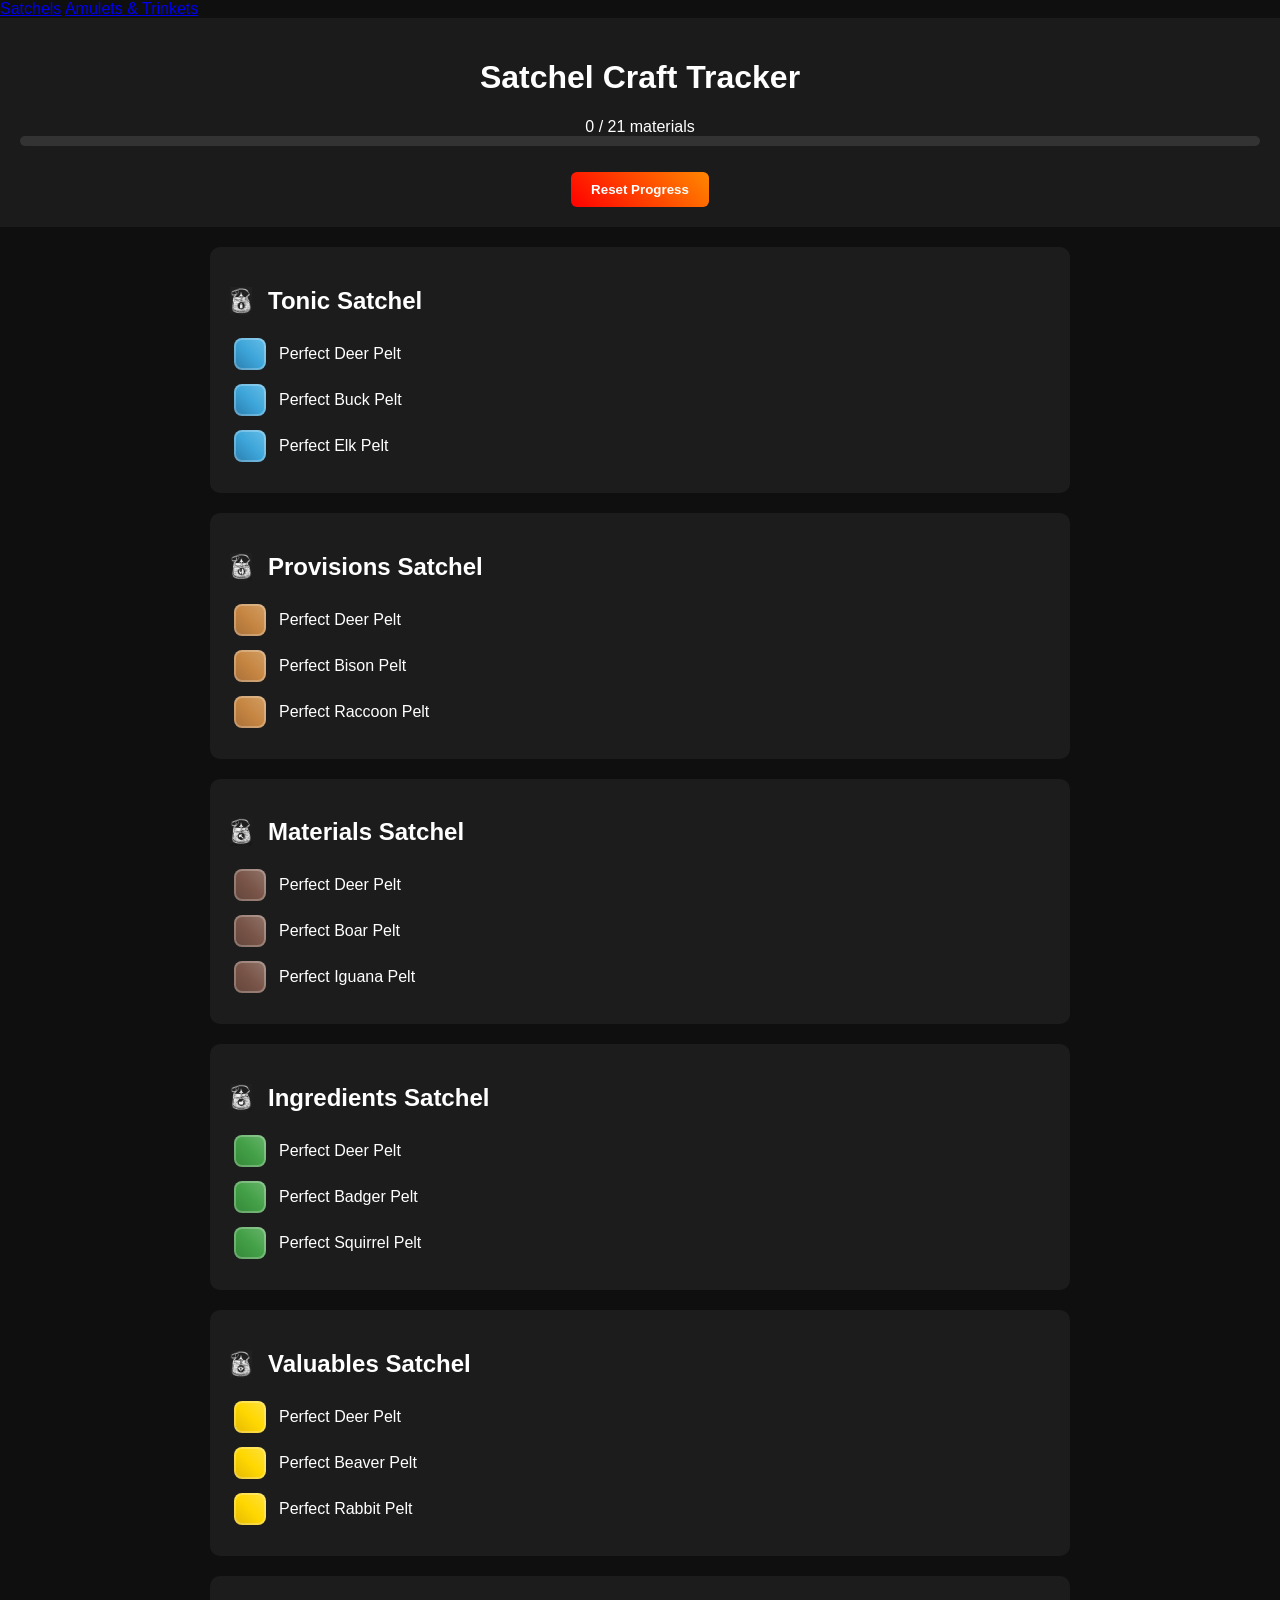
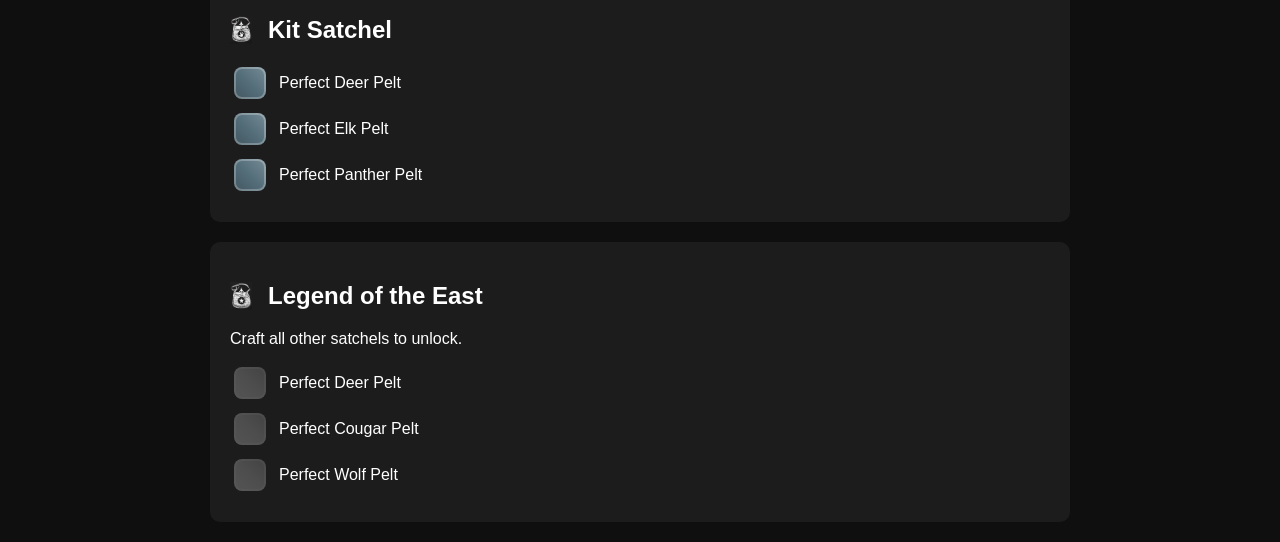
==== commit edcf269c: "RDR2 Stachels" ====
--- a/index.html
+++ b/index.html
@@ -3,8 +3,8 @@
 <html lang="en">
 
 <head>
-    <link rel="manifest" href="manifest.json">
-    <meta name="theme-color" content="#8b2d00">
+    <link rel="manifest" href="./manifest.json">
+    <meta name="theme-color" content="#FFCC00">
     <meta charset="UTF-8">
     <meta name="viewport" content="width=device-width, initial-scale=1.0">
 
@@ -15,6 +15,11 @@
 </head>
 
 <body>
+
+    <nav>
+        <a href="index.html">Satchels</a>
+        <a href="trinket.html">Amulets & Trinkets</a>
+    </nav>
 
     <header>
 
@@ -211,7 +216,11 @@
 
     <script>
         if ("serviceWorker" in navigator) {
-            navigator.serviceWorker.register("/service-worker.js")
+            window.addEventListener("load", () => {
+                navigator.serviceWorker.register("/sw.js")
+                    .then((reg) => console.log("Service Worker registrado:", reg))
+                    .catch((err) => console.log("Erro no Service Worker:", err));
+            });
         }
     </script>
 </body>
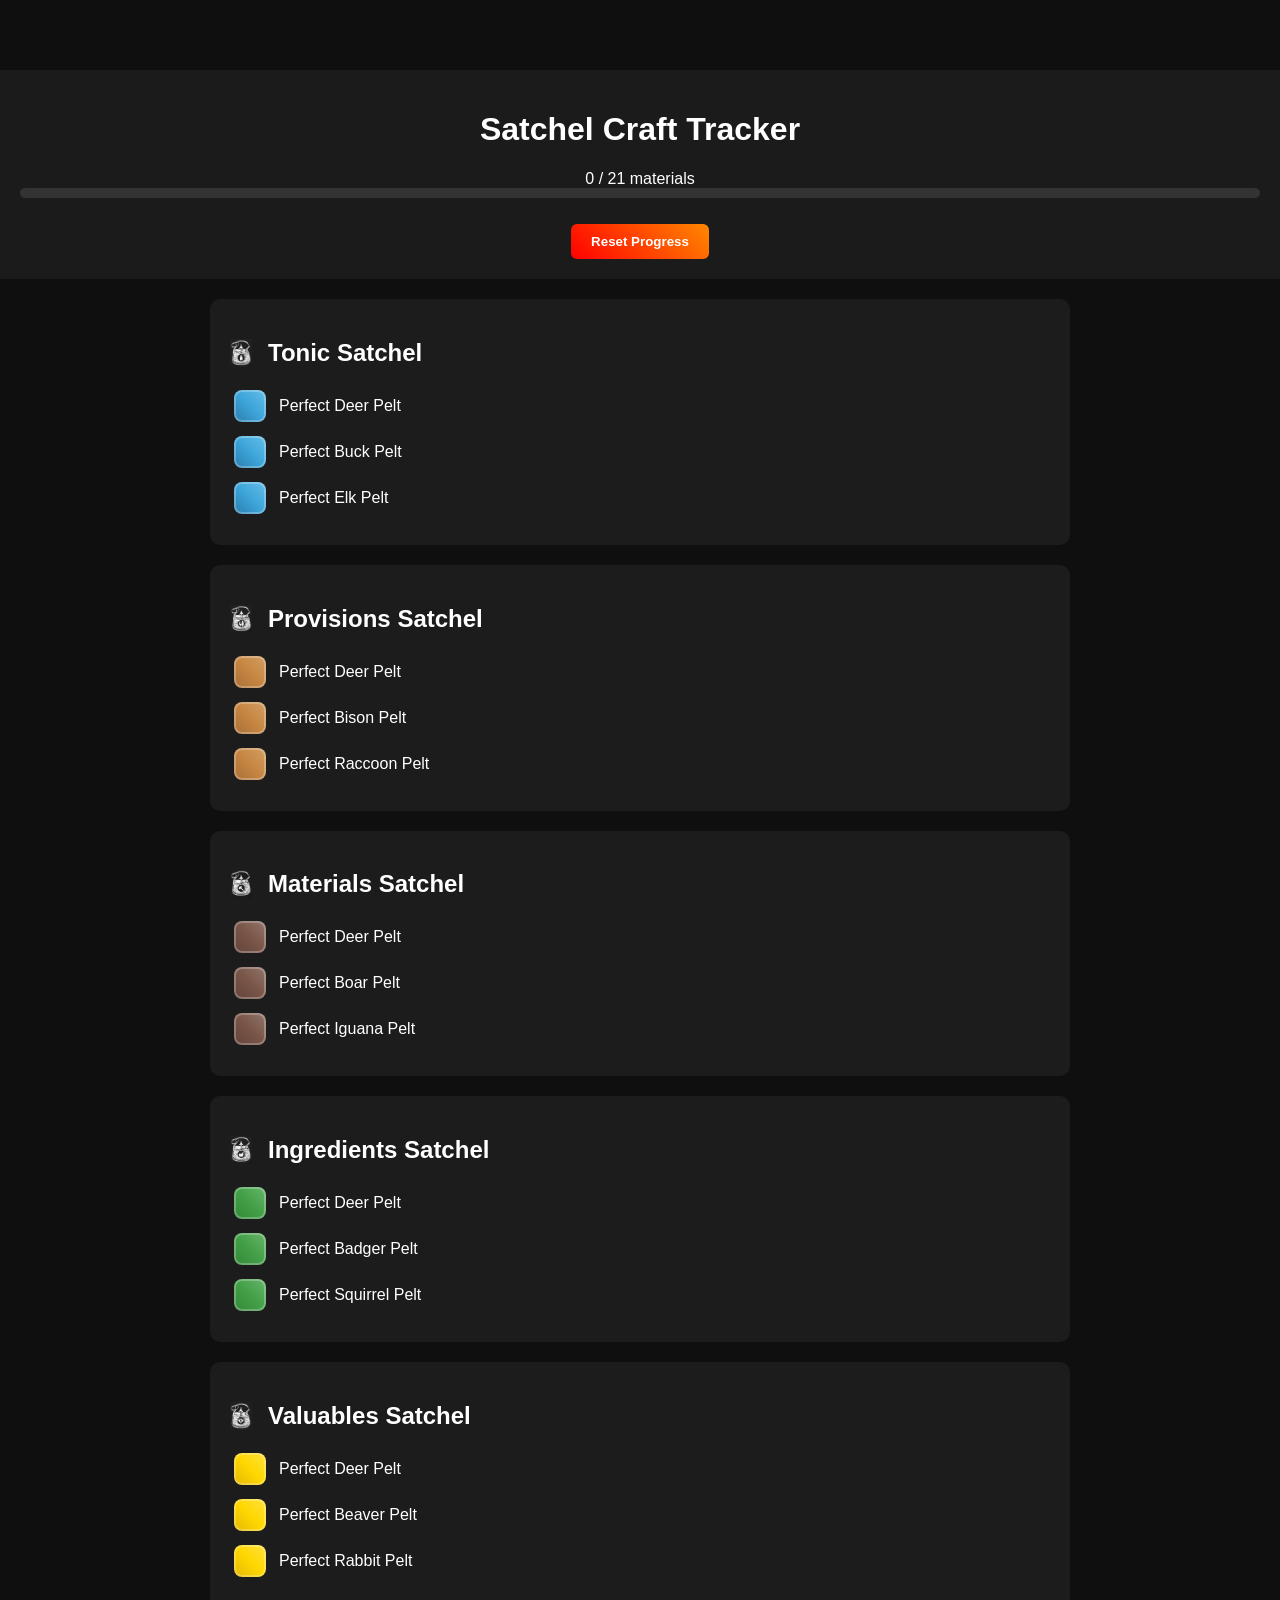
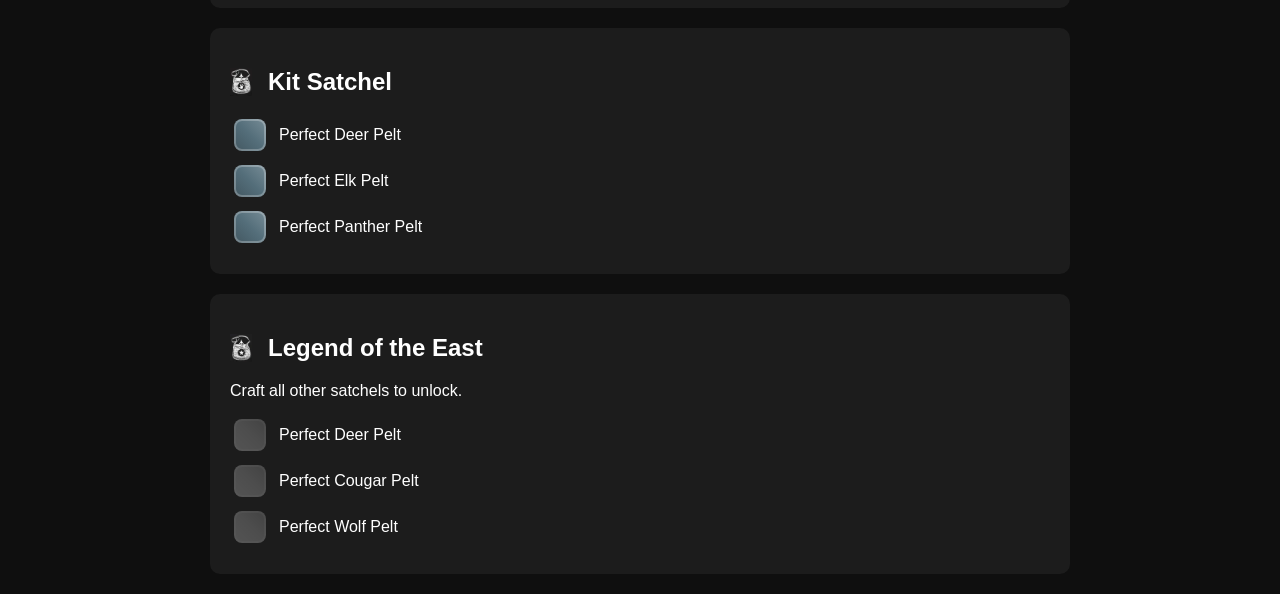
==== commit 57b9dfc5: "RDR2 Tracker" ====
--- a/index.html
+++ b/index.html
@@ -15,11 +15,6 @@
 </head>
 
 <body>
-
-    <nav>
-        <a href="index.html">Satchels</a>
-        <a href="trinket.html">Amulets & Trinkets</a>
-    </nav>
 
     <header>
 
--- a/css/style.css
+++ b/css/style.css
@@ -1,3 +1,35 @@
+body {
+  margin: 0;
+  padding-top: 70px; /* espaço pra topbar */
+}
+
+.topbar {
+  display: flex;
+  justify-content: space-between;
+  align-items: center;
+  padding: 10px 20px;
+  background: linear-gradient(90deg, #8B0000, #FF4500); /* estilo RDR2 */
+  color: white;
+  position: fixed;
+  top: 0;
+  width: 100%;
+  z-index: 1000;
+}
+
+.topbar a {
+  color: white;
+  text-decoration: none;
+  font-weight: bold;
+}
+
+.nav-links a {
+  margin-left: 20px;
+}
+
+.nav-links a:hover {
+  text-decoration: underline;
+}
+
 body{
 background:#0f0f0f;
 color:white;
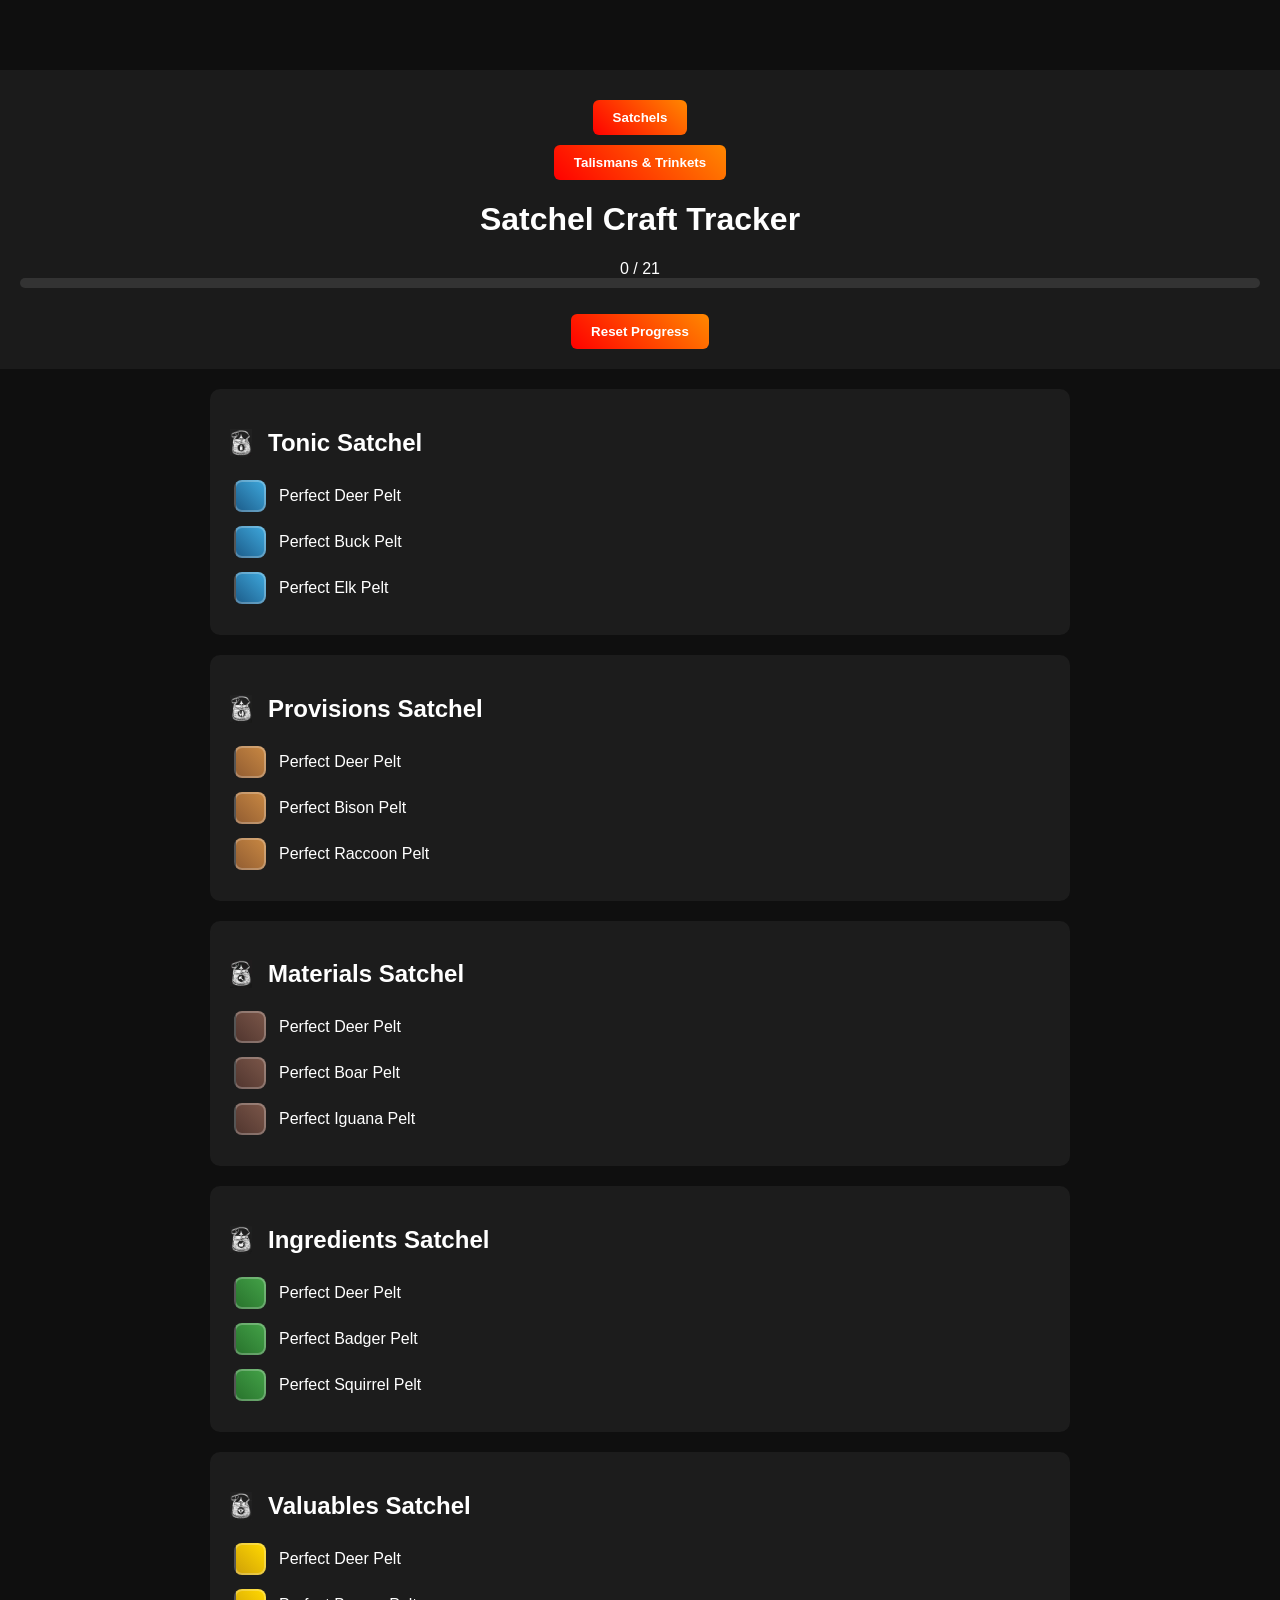
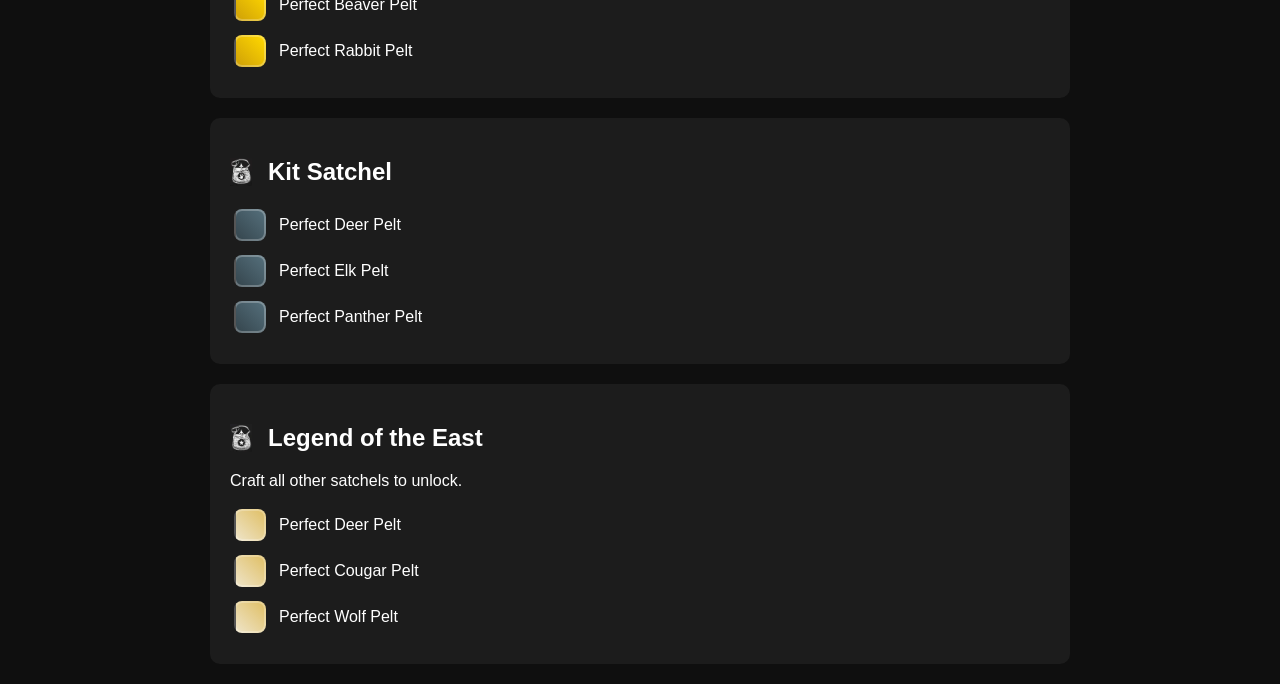
==== commit b05edc84: "RDR2 Tracker" ====
--- a/index.html
+++ b/index.html
@@ -10,13 +10,25 @@
 
     <title>RDR2 Satchel Tracker</title>
 
-    <link rel="stylesheet" href="css/style.css">
+    <link rel="stylesheet" href="css/style.css?v=1">
 
 </head>
 
-<body>
+<body data-page="satchel">
 
     <header>
+
+        <div class="nav-buttons">
+
+            <form action="./index.html">
+                <button type="submit">Satchels</button>
+            </form>
+
+            <form action="./trinket.html">
+                <button type="submit">Talismans & Trinkets</button>
+            </form>
+
+        </div>
 
         <h1>Satchel Craft Tracker</h1>
 
@@ -48,17 +60,17 @@
             <h2>Tonic Satchel</h2>
 
             <label>
-                <input type="checkbox">
-                <span>Perfect Deer Pelt</span>
-            </label>
-
-            <label>
-                <input type="checkbox">
+                <input type="checkbox" data-id="satchel_deer">
+                <span>Perfect Deer Pelt</span>
+            </label>
+
+            <label>
+                <input type="checkbox" data-id="satchel_buck">
                 <span>Perfect Buck Pelt</span>
             </label>
 
             <label>
-                <input type="checkbox">
+                <input type="checkbox" data-id="satchel_elk">
                 <span>Perfect Elk Pelt</span>
             </label>
 
@@ -69,17 +81,17 @@
             <h2>Provisions Satchel</h2>
 
             <label>
-                <input type="checkbox">
-                <span>Perfect Deer Pelt</span>
-            </label>
-
-            <label>
-                <input type="checkbox">
+                <input type="checkbox" data-id="satchel_provisions_deer">
+                <span>Perfect Deer Pelt</span>
+            </label>
+
+            <label>
+                <input type="checkbox" data-id="satchel_provisions_bison">
                 <span>Perfect Bison Pelt</span>
             </label>
 
             <label>
-                <input type="checkbox">
+                <input type="checkbox" data-id="satchel_provisions_raccoon">
                 <span>Perfect Raccoon Pelt</span>
             </label>
 
@@ -92,17 +104,17 @@
             <h2>Materials Satchel</h2>
 
             <label>
-                <input type="checkbox">
-                <span>Perfect Deer Pelt</span>
-            </label>
-
-            <label>
-                <input type="checkbox">
+                <input type="checkbox" data-id="satchel_materials_deer">
+                <span>Perfect Deer Pelt</span>
+            </label>
+
+            <label>
+                <input type="checkbox" data-id="satchel_materials_boar">
                 <span>Perfect Boar Pelt</span>
             </label>
 
             <label>
-                <input type="checkbox">
+                <input type="checkbox" data-id="satchel_materials_iguana">
                 <span>Perfect Iguana Pelt</span>
             </label>
 
@@ -115,17 +127,17 @@
             <h2>Ingredients Satchel</h2>
 
             <label>
-                <input type="checkbox">
-                <span>Perfect Deer Pelt</span>
-            </label>
-
-            <label>
-                <input type="checkbox">
+                <input type="checkbox" data-id="satchel_ingredients_deer">
+                <span>Perfect Deer Pelt</span>
+            </label>
+
+            <label>
+                <input type="checkbox" data-id="satchel_ingredients_badger">
                 <span>Perfect Badger Pelt</span>
             </label>
 
             <label>
-                <input type="checkbox">
+                <input type="checkbox" data-id="satchel_ingredients_squirrel">
                 <span>Perfect Squirrel Pelt</span>
             </label>
 
@@ -138,17 +150,17 @@
             <h2>Valuables Satchel</h2>
 
             <label>
-                <input type="checkbox">
-                <span>Perfect Deer Pelt</span>
-            </label>
-
-            <label>
-                <input type="checkbox">
+                <input type="checkbox" data-id="satchel_valuables_deer">
+                <span>Perfect Deer Pelt</span>
+            </label>
+
+            <label>
+                <input type="checkbox" data-id="satchel_valuables_beaver">
                 <span>Perfect Beaver Pelt</span>
             </label>
 
             <label>
-                <input type="checkbox">
+                <input type="checkbox" data-id="satchel_valuables_rabbit">
                 <span>Perfect Rabbit Pelt</span>
             </label>
 
@@ -161,17 +173,17 @@
             <h2>Kit Satchel</h2>
 
             <label>
-                <input type="checkbox">
-                <span>Perfect Deer Pelt</span>
-            </label>
-
-            <label>
-                <input type="checkbox">
+                <input type="checkbox" data-id="satchel_kit_deer">
+                <span>Perfect Deer Pelt</span>
+            </label>
+
+            <label>
+                <input type="checkbox" data-id="satchel_kit_elk">
                 <span>Perfect Elk Pelt</span>
             </label>
 
             <label>
-                <input type="checkbox">
+                <input type="checkbox" data-id="satchel_kit_panther">
                 <span>Perfect Panther Pelt</span>
             </label>
 
@@ -188,17 +200,17 @@
             </p>
 
             <label>
-                <input type="checkbox" class="legendBox">
-                <span>Perfect Deer Pelt</span>
-            </label>
-
-            <label>
-                <input type="checkbox" class="legendBox">
+                <input type="checkbox" class="legendBox" data-id="satchel_legend_deer">
+                <span>Perfect Deer Pelt</span>
+            </label>
+
+            <label>
+                <input type="checkbox" class="legendBox" data-id="satchel_legend_cougar">
                 <span>Perfect Cougar Pelt</span>
             </label>
 
             <label>
-                <input type="checkbox" class="legendBox">
+                <input type="checkbox" class="legendBox" data-id="satchel_legend_wolf">
                 <span>Perfect Wolf Pelt</span>
             </label>
 
@@ -207,7 +219,7 @@
 
     </main>
 
-    <script src="js/script.js"></script>
+    <script src="js/script_satchel.js"></script>
 
     <script>
         if ("serviceWorker" in navigator) {
--- a/css/style.css
+++ b/css/style.css
@@ -37,6 +37,10 @@
 margin:0;
 }
 
+h1, h2{
+text-align:center;
+}
+
 header{
 background:#1b1b1b;
 padding:20px;
@@ -81,8 +85,9 @@
 
 cursor:pointer;
 
-background-size:20px;
-background-position:center;
+background-image: linear-gradient(45deg, #2c2c2c, #9e9e9e, #4fc3f7);
+
+background-position: 0% 50%;
 background-repeat:no-repeat;
 
 background-size:300% 300%;
@@ -137,46 +142,175 @@
 
 /* ICON + GRADIENTS */
 
+.wolf input{
+background-image:
+linear-gradient(45deg,#2c2c2c,#9e9e9e,#4fc3f7),
+url("../assets/icons/wolf.png");
+background-size: 300% 300%, 20px 20px;
+}
+
+.raven input{
+background-image:
+linear-gradient(45deg,#000000,#2b2b2b,#1a237e),
+url("../assets/icons/raven.png");
+background-size: 300% 300%, 20px 20px;
+}
+
+.ram input{
+background-image:
+linear-gradient(45deg,#4e342e,#a1887f,#90a4ae),
+url("../assets/icons/ram.png");
+background-size: 300% 300%, 20px 20px;
+}
+
+.pronghorn input{
+background-image:
+linear-gradient(45deg,#a1887f,#f0e4c3,#cddc39),
+url("../assets/icons/pronghorn.png");
+background-size: 300% 300%, 20px 20px;
+}
+
+.panther input{
+background-image:
+linear-gradient(45deg,#000000,#1c1c1c,#6a1b9a),
+url("../assets/icons/panther.png");
+background-size: 300% 300%, 20px 20px;
+}
+
+.moose input{
+background-image:
+linear-gradient(45deg,#3e2723,#8d6e63,#4fc3f7),
+url("../assets/icons/moose.png");
+background-size: 300% 300%, 20px 20px;
+}
+
+.lion input{
+background-image:
+linear-gradient(45deg,#4e342e,#cfa43b,#ffeb3b),
+url("../assets/icons/lion.png");
+background-size: 300% 300%, 20px 20px;
+}
+
+.fox input{
+background-image:
+linear-gradient(45deg,#bf360c,#ff7043,#ffe082),
+url("../assets/icons/fox.png");
+background-size: 300% 300%, 20px 20px;
+}
+
+.elk input{
+background-image:
+linear-gradient(45deg,#6d4c41,#d2b48c,#2e7d32),
+url("../assets/icons/elk.png");
+background-size: 300% 300%, 20px 20px;
+}
+
+.coyote input{
+background-image:
+linear-gradient(45deg,#5d4037,#c2a477,#a1887f),
+url("../assets/icons/coyote.png");
+background-size: 300% 300%, 20px 20px;
+}
+
+.cougar input{
+background-image:
+linear-gradient(45deg,#6d4c41,#c68642,#2e7d32),
+url("../assets/icons/cougar.png");
+background-size: 300% 300%, 20px 20px;
+}
+
+.buck input{
+background-image:
+linear-gradient(45deg,#8d6e63,#d7ccc8,#81c784),
+url("../assets/icons/buck.png");
+background-size: 300% 300%, 20px 20px;
+}
+
+.boar input{
+background-image:
+linear-gradient(45deg,#3e2723,#6d4c41,#8bc34a),
+url("../assets/icons/boar.png");
+background-size: 300% 300%, 20px 20px;
+}
+
+.bisonhorn input{
+background-image:
+linear-gradient(45deg,#2c2c2c,#8d6e63,#f5deb3),
+url("../assets/icons/bisonhorn.png");
+background-size: 300% 300%, 20px 20px;
+}
+
+.bison input{
+background-image:
+linear-gradient(45deg,#3e2723,#6d4c41,#d4a373),
+url("../assets/icons/bison.png");
+background-size: 300% 300%, 20px 20px;
+}
+
+.beaver input{
+background-image:
+linear-gradient(45deg,#5d4037,#8d6e63,#4db6ac),
+url("../assets/icons/beaver.png");
+background-size: 300% 300%, 20px 20px;
+}
+
+.bear input{
+background-image: linear-gradient(45deg,#3e2723,#795548,#c62828) !important;
+background-size: 300% 300% !important;
+}
+
+.alligator input{
+background-image: linear-gradient(45deg,#1b5e20,#4caf50,#8d6e63) !important;
+background-size: 300% 300% !important;
+}
+
 .tonic input{
 background-image:
 linear-gradient(45deg,#0D3B66,#3DA5D9,#A8E6FF),
 url("../assets/icons/tonic.png");
+background-size: 300% 300%, 20px 20px;
 }
 
 .provisions input{
 background-image:
 linear-gradient(45deg,#7A4A2A,#C68642,#E6C79C),
 url("../assets/icons/provisions.png");
+background-size: 300% 300%, 20px 20px;
 }
 
 .materials input{
 background-image:
 linear-gradient(45deg,#3E2723,#795548,#BCAAA4),
 url("../assets/icons/materials.png");
+background-size: 300% 300%, 20px 20px;
 }
 
 .ingredients input{
 background-image:
 linear-gradient(45deg,#1B5E20,#43A047,#A5D6A7),
 url("../assets/icons/ingredients.png");
+background-size: 300% 300%, 20px 20px;
 }
 
 .valuables input{
 background-image:
 linear-gradient(45deg,#B8860B,#FFD700,#FFF2A8),
 url("../assets/icons/valuables.png");
+background-size: 300% 300%, 20px 20px;
 }
 
 .kit input{
 background-image:
 linear-gradient(45deg,#263238,#546E7A,#B0BEC5),
 url("../assets/icons/kit.png");
+background-size: 300% 300%, 20px 20px;
 }
 
 .legend input{
 background-image:
 linear-gradient(45deg,#F5F5F5,#E0C068,#8A5A00),
 url("../assets/icons/legend.png");
+background-size: 300% 300%, 20px 20px;
 }
 
 
@@ -201,6 +335,14 @@
 transition:0.6s;
 }
 
+#trinketFill{
+height:100%;
+width:0%;
+background-size:300% 300%;
+animation:gradientMove 6s linear infinite;
+transition:0.6s;
+}
+
 .progressEarly{
 background:linear-gradient(90deg,#ff2d2d,#ff9900,#ff2d2d);
 }
@@ -210,6 +352,18 @@
 }
 
 .progressDone{
+background:linear-gradient(90deg,#00ff7f,#00cc66,#00ff7f);
+}
+
+.progressEarlyT{
+background:linear-gradient(90deg,#ff2d2d,#ff9900,#ff2d2d);
+}
+
+.progressMidT{
+background:linear-gradient(90deg,#ff8800,#ffd000,#00ff7f);
+}
+
+.progressDoneT{
 background:linear-gradient(90deg,#00ff7f,#00cc66,#00ff7f);
 }
 
@@ -312,4 +466,283 @@
 background-size:contain;
 background-repeat:no-repeat;
 
+}
+
+.alligator h2::before{
+
+content:"";
+width:28px;
+height:28px;
+background:url("../assets/icons/alligator.png");
+background-size:contain;
+background-repeat:no-repeat;
+display:inline-block;
+margin-right:10px;
+vertical-align:middle;
+
+}
+
+.bear h2::before{
+
+content:"";
+width:28px;
+height:28px;
+background:url("../assets/icons/bear.png");
+background-size:contain;
+background-repeat:no-repeat;
+display:inline-block;
+margin-right:10px;
+vertical-align:middle;
+
+}
+
+.beaver h2::before{
+
+content:"";
+width:28px;
+height:28px;
+background:url("../assets/icons/beaver.png");
+background-size:contain;
+background-repeat:no-repeat;
+display:inline-block;
+margin-right:10px;
+vertical-align:middle;
+
+}
+
+.bison h2::before{
+
+content:"";
+width:28px;
+height:28px;
+background:url("../assets/icons/bison.png");
+background-size:contain;
+background-repeat:no-repeat;
+display:inline-block;
+margin-right:10px;
+vertical-align:middle;
+
+}
+
+.bisonhorn h2::before{
+
+content:"";
+width:28px;
+height:28px;
+background:url("../assets/icons/bisonhorn.png");
+background-size:contain;
+background-repeat:no-repeat;
+display:inline-block;
+margin-right:10px;
+vertical-align:middle;
+
+}
+
+.boar h2::before{
+
+content:"";
+width:28px;
+height:28px;
+background:url("../assets/icons/boar.png");
+background-size:contain;
+background-repeat:no-repeat;
+display:inline-block;
+margin-right:10px;
+vertical-align:middle;
+
+}
+
+.buck h2::before{
+
+content:"";
+width:28px;
+height:28px;
+background:url("../assets/icons/buck.png");
+background-size:contain;
+background-repeat:no-repeat;
+display:inline-block;
+margin-right:10px;
+vertical-align:middle;
+
+}
+
+.cougar h2::before{
+
+content:"";
+width:28px;
+height:28px;
+background:url("../assets/icons/cougar.png");
+background-size:contain;
+background-repeat:no-repeat;
+display:inline-block;
+margin-right:10px;
+vertical-align:middle;
+
+}
+
+.coyote h2::before{
+
+content:"";
+width:28px;
+height:28px;
+background:url("../assets/icons/coyote.png");
+background-size:contain;
+background-repeat:no-repeat;
+display:inline-block;
+margin-right:10px;
+vertical-align:middle;
+
+}
+
+.elk h2::before{
+
+content:"";
+width:28px;
+height:28px;
+background:url("../assets/icons/elk.png");
+background-size:contain;
+background-repeat:no-repeat;
+display:inline-block;
+margin-right:10px;
+vertical-align:middle;
+
+}
+
+.fox h2::before{
+
+content:"";
+width:28px;
+height:28px;
+background:url("../assets/icons/fox.png");
+background-size:contain;
+background-repeat:no-repeat;
+display:inline-block;
+margin-right:10px;
+vertical-align:middle;
+
+}
+
+.lion h2::before{
+
+content:"";
+width:28px;
+height:28px;
+background:url("../assets/icons/lion.png");
+background-size:contain;
+background-repeat:no-repeat;
+display:inline-block;
+margin-right:10px;
+vertical-align:middle;
+
+}
+
+.moose h2::before{
+
+content:"";
+width:28px;
+height:28px;
+background:url("../assets/icons/moose.png");
+background-size:contain;
+background-repeat:no-repeat;
+display:inline-block;
+margin-right:10px;
+vertical-align:middle;
+
+}
+
+.panther h2::before{
+
+content:"";
+width:28px;
+height:28px;
+background:url("../assets/icons/panther.png");
+background-size:contain;
+background-repeat:no-repeat;
+display:inline-block;
+margin-right:10px;
+vertical-align:middle;
+
+}
+
+.pronghorn h2::before{
+
+content:"";
+width:28px;
+height:28px;
+background:url("../assets/icons/pronghorn.png");
+background-size:contain;
+background-repeat:no-repeat;
+display:inline-block;
+margin-right:10px;
+vertical-align:middle;
+
+}
+
+.ram h2::before{
+
+content:"";
+width:28px;
+height:28px;
+background:url("../assets/icons/ram.png");
+background-size:contain;
+background-repeat:no-repeat;
+display:inline-block;
+margin-right:10px;
+vertical-align:middle;
+
+}
+
+.raven h2::before{
+
+content:"";
+width:28px;
+height:28px;
+background:url("../assets/icons/raven.png");
+background-size:contain;
+background-repeat:no-repeat;
+display:inline-block;
+margin-right:10px;
+vertical-align:middle;
+
+}
+
+.wolf h2::before{
+
+content:"";
+width:28px;
+height:28px;
+background:url("../assets/icons/wolf.png");
+background-size:contain;
+background-repeat:no-repeat;
+display:inline-block;
+margin-right:10px;
+vertical-align:middle;
+
+}
+
+/* NAV ACIMA DO TÍTULO */
+.page-nav {
+  margin-bottom: 15px;
+}
+
+/* BOTÕES */
+.nav-btn {
+  display: inline-block;
+  margin-right: 10px;
+  padding: 8px 15px;
+  background: #8B0000; /* vermelho estilo RDR2 */
+  color: white;
+  text-decoration: none;
+  font-weight: bold;
+  border-radius: 5px;
+  transition: 0.2s;
+}
+
+.nav-btn:hover {
+  background: #FF4500;
+}
+
+.nav-btn.active {
+  background: #FFD700;
+  color: black;
 }
